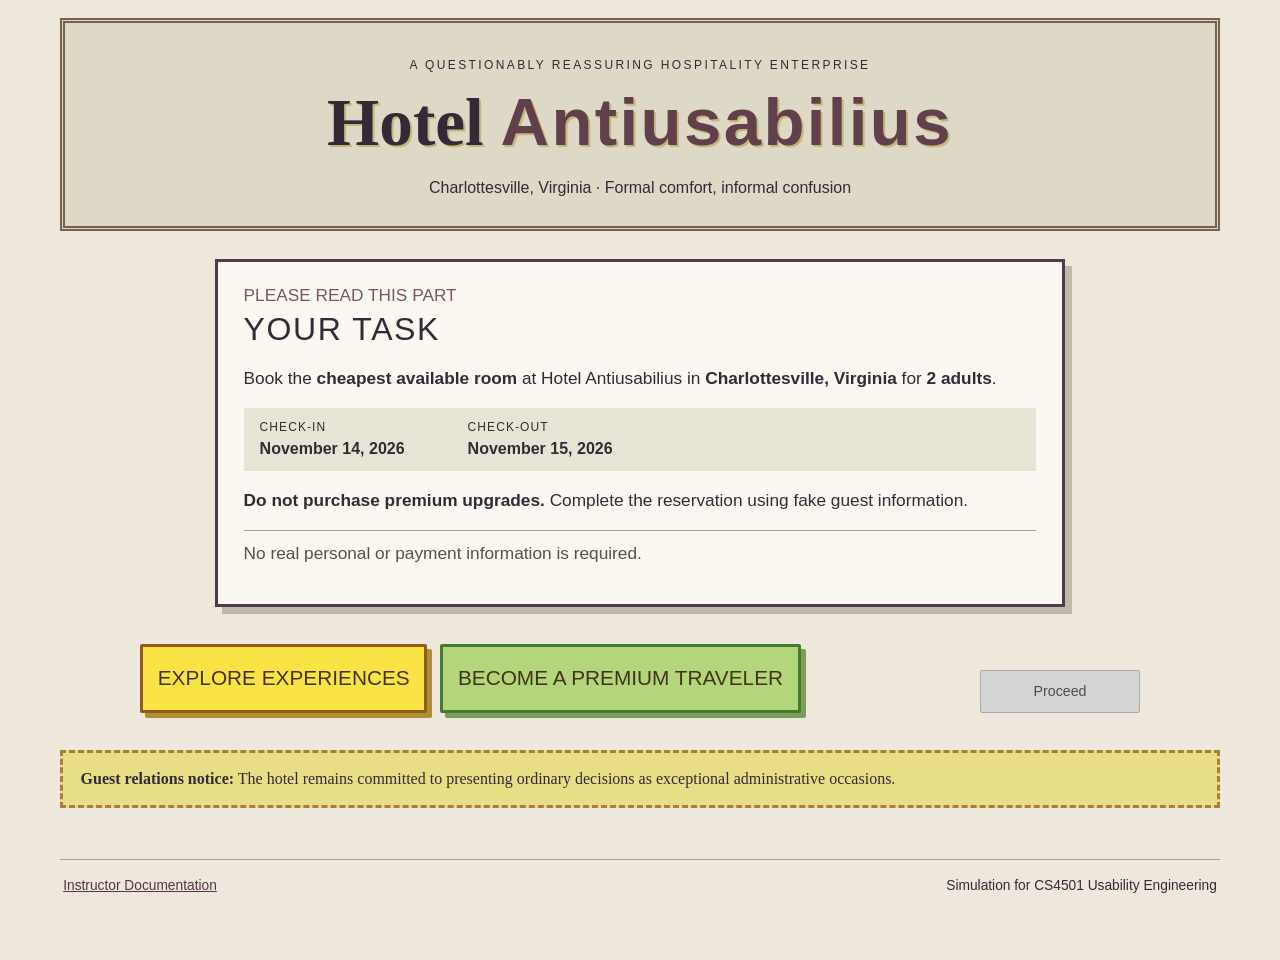
==== index.html @ 65bab240 "Build HW1 anti-UX website" ====
<!doctype html>
<html lang="en">
<head>
  <meta charset="utf-8">
  <meta name="viewport" content="width=device-width, initial-scale=1">
  <title>Hotel Antiusabilius | Begin</title>
  <link rel="stylesheet" href="./styles.css">
  <script src="./app.js" defer></script>
</head>
<body class="anti-page home-page" data-page="home">
  <main class="site-shell">
    <header class="hotel-header">
      <p class="eyebrow">A questionably reassuring hospitality enterprise</p>
      <h1 class="hotel-logo">Hotel <span>Antiusabilius</span></h1>
      <p>Charlottesville, Virginia · Formal comfort, informal confusion</p>
    </header>

    <section class="task-box" aria-labelledby="task-title">
      <p class="task-kicker">Please read this part</p>
      <h2 id="task-title">YOUR TASK</h2>
      <p>Book the <strong>cheapest available room</strong> at Hotel Antiusabilius in <strong>Charlottesville, Virginia</strong> for <strong>2 adults</strong>.</p>
      <dl class="task-facts">
        <div><dt>Check-in</dt><dd>November 14, 2026</dd></div>
        <div><dt>Check-out</dt><dd>November 15, 2026</dd></div>
      </dl>
      <p><strong>Do not purchase premium upgrades.</strong> Complete the reservation using fake guest information.</p>
      <p class="privacy-note">No real personal or payment information is required.</p>
    </section>

    <section class="home-distractions" aria-label="Available actions">
      <div class="home-decorative-actions">
        <button class="competing-cta" type="button" data-home-modal="experiences">Explore Experiences</button>
        <button class="competing-cta competing-cta-alt" type="button" data-home-modal="premium">Become a Premium Traveler</button>
      </div>
      <button id="begin-booking" class="secondary-looking-primary home-real-action" type="button">Proceed</button>
    </section>

    <aside class="irrelevant-highlight">
      <strong>Guest relations notice:</strong> The hotel remains committed to presenting ordinary decisions as exceptional administrative occasions.
    </aside>

    <footer class="site-footer">
      <a href="./documentation.html">Instructor Documentation</a>
      <span>Simulation for CS4501 Usability Engineering</span>
    </footer>
  </main>
</body>
</html>
---- styles.css ----
:root {
  --paper: #eee8dc;
  --washed: #d9d8c8;
  --washed-alt: #d7dacb;
  --dark: #342936;
  --warning: #a5151b;
  --green: #438a4b;
  --muted: #77736f;
  --promo: #ffe65a;
}

* { box-sizing: border-box; }
[hidden] { display: none !important; }
html { min-width: 320px; }
body { margin: 0; }
button, input, select { font: inherit; }
button { cursor: pointer; border: 1px solid #6d6565; border-radius: 2px; padding: .64rem .92rem; }
button:focus-visible, a:focus-visible, input:focus-visible, select:focus-visible, summary:focus-visible { outline: 3px solid #293bef; outline-offset: 3px; }
a { color: #553448; }
.anti-page { background: var(--paper); color: var(--dark); font-family: Arial, sans-serif; line-height: 1.45; min-height: 100vh; }
.site-shell { width: min(100% - 2.2rem, 1160px); margin: 0 auto; padding-bottom: 3rem; }
.hotel-header { background: #ded9c7; border: 5px double #78604f; margin-top: 1.15rem; padding: 1.35rem 2rem .65rem; text-align: center; }
.eyebrow { text-transform: uppercase; letter-spacing: .2em; font-size: .75rem; }
.hotel-logo { font-family: Georgia, serif; font-size: clamp(2.1rem, 6vw, 4.2rem); margin: .2rem 0; line-height: 1.08; text-shadow: 2px 2px #c4b878; }
.hotel-logo span { font-family: Impact, Arial, sans-serif; letter-spacing: .035em; color: #61404c; }
.interior-header { display: flex; align-items: end; justify-content: space-between; gap: 1rem; border-bottom: 4px double #756166; padding: 1.25rem .2rem .55rem; font-size: .78rem; color: #655d57; }
.hotel-mini { font: bold 1.24rem Georgia, serif; color: #593344; text-decoration: none; }
.hotel-mini:hover { text-decoration: underline; }
.decorative-text { font-family: "Comic Sans MS", cursive; font-size: 1.13rem; color: #7e425b; }
.important-but-boring { font-size: .86rem; color: #6f6962; max-width: 56rem; }
.irrelevant-highlight { background: #e7de86; border: 3px dashed #a97d3c; padding: .9rem 1.1rem; font-family: Georgia, serif; }
.tiny-policy { font-size: .73rem; color: #6f6b62; }
.secondary-looking-primary { background: #d4d4d4; color: #4f4b4b; border-color: #aaa; box-shadow: none; }
.secondary-looking-primary:hover { background: #c3c3c3; }
.green-cancel { background: var(--green); color: #fff; border-color: #24652e; font-weight: bold; box-shadow: 2px 3px #b5ad95; }
.green-cancel:hover { background: #33733b; }
.red-continue { background: var(--warning); color: #fff; border-color: #67111a; font-weight: bold; box-shadow: 2px 3px #b7a6a0; }
.red-continue:hover { background: #871016; }
.action-row { display: flex; align-items: center; gap: 1rem; margin: 1.8rem 0; }
.form-error { background: #fff6da; border-left: 5px solid #a5151b; color: #421f21; padding: .8rem 1rem; max-width: 43rem; }

/* The first page is unusually clear about the assignment, then misdirects the eye. */
.task-box { background: #faf8f0; border: 3px solid #4d3d4a; box-shadow: 7px 7px #c0b9aa; margin: 1.8rem auto; padding: 1.3rem 1.6rem; max-width: 850px; }
.task-box h2 { font: 2rem Impact, Arial, sans-serif; letter-spacing: .05em; margin: .2rem 0 .75rem; }
.task-kicker { font-size: .75rem; text-transform: uppercase; color: #7b565a; margin: 0; }
.task-box > p { font-size: 1.08rem; }
.task-facts { display: flex; gap: 2rem; flex-wrap: wrap; background: #e6e5d5; padding: .7rem 1rem; }
.task-facts div { min-width: 11rem; }
.task-facts dt { font-size: .75rem; text-transform: uppercase; letter-spacing: .09em; }
.task-facts dd { font-weight: bold; margin: 0; }
.privacy-note { border-top: 1px solid #aa9f92; padding-top: .6rem; color: #5b4c4d; }
.home-distractions { display: grid; grid-template-columns: minmax(0, 1fr) 10rem; gap: 2rem; align-items: end; margin: 2.3rem auto; max-width: 1000px; }
.home-decorative-actions { display: flex; gap: .8rem; flex-wrap: wrap; }
.competing-cta { background: #fae345; color: #453319; border: 3px solid #905b19; min-height: 4.3rem; font: 1.3rem Impact, Arial, sans-serif; text-transform: uppercase; box-shadow: 5px 5px #b18d35; }
.competing-cta-alt { background: #b4d67a; border-color: #477a30; box-shadow: 5px 5px #7b9e5a; }
.home-real-action { font-size: .89rem; }
.site-footer { display: flex; justify-content: space-between; gap: 1rem; margin-top: 3.2rem; border-top: 1px solid #a69c91; padding: 1rem .2rem; font-size: .86rem; }

/* Date selection deliberately takes five decisions. */
.uneven-title { display: flex; flex-direction: row-reverse; justify-content: space-between; align-items: end; gap: 1rem; }
.uneven-title h1 { font: 2.1rem Georgia, serif; margin-bottom: .4rem; }
.search-section { border: 1px solid #a9a49a; background: #f1eedf; margin: 1.4rem 0; padding: 1.2rem 1.4rem; }
.search-section h2 { font-family: Georgia, serif; font-size: 1.2rem; margin-top: 0; }
.search-section label, .picker-grid label { display: block; font-size: .91rem; font-weight: 600; margin-bottom: .35rem; }
.search-section select { background: #fdfcf8; border: 1px solid #706d67; color: #352e36; min-width: 14rem; max-width: 100%; min-height: 2.65rem; padding: .35rem .55rem; }
.search-section select:disabled { opacity: .6; cursor: not-allowed; }
.location-section { max-width: 45rem; }
.deep-picker { background: #dedfcf; }
.deep-picker .irrelevant-highlight { width: fit-content; margin-top: 0; }
.picker-intro { font-family: Georgia, serif; font-style: italic; }
.picker-grid { display: grid; grid-template-columns: repeat(3, minmax(0, 1fr)); gap: 1.1rem; }
.picker-grid > div { background: #eae6da; padding: .8rem; min-width: 0; }
.guest-count-section { max-width: 29rem; background: #e8e8dc; }
.search-actions { justify-content: space-between; }
.search-actions .green-cancel { padding: .9rem 1.35rem; font-size: 1.05rem; }

/* Results make advertising louder than the room data. */
.fake-ad { display: flex; align-items: center; justify-content: space-between; gap: 1rem; padding: .6rem max(1rem, calc((100vw - 1160px) / 2)); background: repeating-linear-gradient(115deg, #ffe354 0 22px, #fbcf57 22px 44px); border-top: 5px solid #e72c2c; border-bottom: 5px dotted #713a6a; color: #55291d; min-height: 6.5rem; }
.fake-ad > div { display: flex; flex-direction: column; align-items: start; }
.fake-ad small { font-size: .62rem; letter-spacing: .12em; }
.fake-ad strong { font: clamp(1.2rem, 3vw, 2rem) Impact, Arial, sans-serif; letter-spacing: .04em; }
.ad-star { font-size: 3.4rem; color: #d11522; text-shadow: 2px 2px #fff; }
.ad-sticker { background: #bd232f; color: white; padding: .55rem; transform: rotate(11deg); font: bold 1.3rem Impact, Arial, sans-serif; }
.ad-pricing-note { font-size: .76rem; background: #f8e49d; padding: .1rem .3rem; }
.promo-wall { margin: 1.2rem 0 1.7rem; background: #e6d6ab; border: 7px double #81616f; padding: .7rem 1.2rem; text-align: center; }
.promo-wall p { font: clamp(1.7rem, 4vw, 3.3rem) Impact, Arial, sans-serif; color: #9f161c; margin: .2rem; text-shadow: 2px 2px #f7e672; }
.promo-wall div { display: flex; justify-content: space-around; flex-wrap: wrap; gap: .4rem; font: bold clamp(.95rem, 2.2vw, 1.5rem) Georgia, serif; color: #3e693a; }
.muted-heading { font: 1.28rem Georgia, serif; color: #6c6570; margin-bottom: .2rem; }
.room-grid { display: grid; grid-template-columns: repeat(3, minmax(0, 1fr)); gap: .8rem; }
.room-card { min-width: 0; background: #e8e6d9; border: 1px solid #b2aea4; padding: .85rem; box-shadow: 2px 2px #ccc5b6; }
.room-card.applied-room { border-color: #7e6d67; box-shadow: 0 0 0 2px #a49b8b; }
.room-card-top { display: flex; align-items: center; justify-content: space-between; }
.room-status { display: inline-block; width: 2.4rem; height: 1.15rem; border: 1px solid #c4c9b9; }
.status-a { background: #d8dec8; }
.status-b { background: #d6d8c9; }
.status-c { background: #d9ddc8; }
.room-id { font: .75rem "Courier New", monospace; color: #74716e; }
.room-card h2 { font: 1.1rem Georgia, serif; color: #5d515d; margin: .9rem 0 .5rem; }
.price-pieces { margin: .7rem 0 1.2rem; font-size: .85rem; color: #676265; }
.price-pieces div { display: flex; justify-content: space-between; padding: .23rem .2rem; border-bottom: 1px dotted #bbb8ae; }
.price-pieces dd { margin: 0; font-family: "Courier New", monospace; }
.room-actions { display: grid; grid-template-columns: repeat(4, minmax(0, 1fr)); gap: .3rem; }
.room-actions button { min-width: 0; padding: .49rem .15rem; font-size: .73rem; background: #d8d4cc; color: #514b4e; }
.room-actions button:hover { background: #c9c4bc; }
.room-actions button.saved-action { border-color: #4d754b; background: #dce9d3; }
.room-actions .fake-primary { grid-column: span 2; font-size: .94rem; background: #f5dc45; border-color: #aa7820; color: #51321d; font-weight: bold; }
.room-actions .fake-primary:hover { background: #e7ca37; }
.room-actions .apply-button { grid-column: span 4; width: 40%; justify-self: end; background: #d4d4d4; color: #555; font-weight: normal; }
.room-code-box { margin: 1.5rem auto; padding: 1.2rem; max-width: 38rem; border: 5px double #7a6061; background: #fbf6d7; text-align: center; }
.room-code-box h2 { font: 1.1rem "Courier New", monospace; margin: 0; }
.code-value { font: bold 2.2rem "Courier New", monospace; letter-spacing: .12em; margin: .75rem 0; }
.room-code-box button { background: #d1d0c6; }
.selection-message { min-height: 1.2rem; font: .88rem Georgia, serif; color: #675d5b; }
.results-actions { justify-content: space-between; }
.results-actions button { font-size: 1.1rem; }

/* The checkbox truth remains deterministic even when the language does not. */
.configure-page h1 { font: 2.4rem Georgia, serif; margin: .3rem 0; }
.extras-list { display: grid; gap: .8rem; margin: 1.5rem 0; max-width: 850px; }
.extra-row { display: grid; grid-template-columns: 1fr auto; column-gap: 1rem; padding: 1rem 1.1rem; border: 2px solid #827c73; background: #e6e2d4; }
.extra-row.extra-off { border-left: 10px solid var(--green); }
.extra-row.extra-on { border-left: 10px solid var(--warning); background: #f1d8d3; }
.extra-row label { cursor: pointer; }
.confusing-label { display: block; font: bold 1.08rem Georgia, serif; }
.extra-name { display: block; font-size: .76rem; color: #77716d; margin-top: .15rem; }
.extra-row input { width: 1.5rem; height: 1.5rem; accent-color: var(--warning); cursor: pointer; }
.extra-row p { grid-column: 1 / -1; margin: .5rem 0 0; font-size: .78rem; color: #69615e; }
.configure-actions { justify-content: center; }
.configure-actions .green-cancel { font-size: 1.12rem; padding: .85rem 2.4rem; }
.configure-actions .red-continue { font-size: .92rem; }

/* A noisy policy surrounds usable form controls. */
.guest-page h1 { font: 2.3rem Georgia, serif; }
.fake-info-notice { background: #e2efdc; border: 2px solid #5a8056; padding: .75rem 1rem; font-weight: bold; }
.declaration-panel { max-width: 780px; margin: 1.3rem auto; padding: 1.2rem; border: 4px ridge #aa9b70; background: repeating-linear-gradient(45deg, #f1eddc 0 6px, #ebe2ca 6px 8px); }
.centered-reading { text-align: center; }
.declaration-panel h2 { font: bold 1.05rem "Courier New", monospace; letter-spacing: .07em; }
.declaration-panel p:nth-of-type(1) { font-family: Georgia, serif; font-size: .86rem; }
.declaration-cursive { font-family: "Comic Sans MS", cursive; color: #6e5260; }
.policy-section { margin: 2rem 0; }
.policy-section h2 { font: 1.4rem Georgia, serif; background: #d9d4b4; padding: .4rem .7rem; width: fit-content; }
.policy-copy { border: 1px dotted #a69e91; padding: .9rem 1.4rem; background: repeating-linear-gradient(90deg, #e6e4d6 0 17px, #e9e7d9 17px 18px); font-family: Georgia, serif; font-size: .82rem; line-height: 1.62; }
.policy-copy p { margin: .75rem 0 1.05rem; }
.policy-copy p:nth-child(2) { font-family: "Courier New", monospace; font-size: .77rem; }
.policy-copy p:nth-child(4) { font-family: "Comic Sans MS", cursive; font-size: .79rem; }
.guest-form { background: #f5f2e9; border: 2px solid #9a9083; padding: 1.2rem; }
.guest-form h2 { font: 1.25rem Georgia, serif; }
.field-grid { display: grid; grid-template-columns: repeat(2, minmax(0, 1fr)); gap: 1rem 1.3rem; }
.field label { display: block; font-weight: bold; margin-bottom: .3rem; }
.field input { width: 100%; min-height: 2.75rem; border: 1px solid #716e68; padding: .55rem; background: #fff; }
.field input[aria-invalid="true"] { border: 2px solid #ab1820; background: #fff4f1; }
.field-error { display: block; min-height: 1.2rem; color: #991820; }
.guest-actions { justify-content: space-between; }

/* Review obscures state while leaving recovery paths. */
.review-page h1 { font: 2.15rem Georgia, serif; }
.review-noise { display: flex; flex-direction: column; max-width: 700px; gap: .3rem; background: #e1d78e; border: 4px double #7a6947; padding: 1.2rem; text-align: center; font-family: Georgia, serif; }
.review-noise strong { font-family: Impact, Arial, sans-serif; font-size: 1.7rem; }
.booking-details { background: #e7e3d8; border: 1px solid #a8a095; max-width: 720px; margin: 2rem 0; padding: .8rem; color: #6d6662; }
.booking-details summary { cursor: pointer; font-size: .83rem; }
.booking-details dl { display: grid; grid-template-columns: minmax(7rem, .4fr) 1fr; gap: .45rem .8rem; padding: .5rem; }
.booking-details dt { font-weight: bold; }
.booking-details dd { margin: 0; }
.recall-box { max-width: 660px; border: 3px solid #bdb8a8; background: #f6f3e9; padding: 1.4rem; }
.recall-box label { display: block; font: 1.03rem Georgia, serif; margin-bottom: .75rem; }
.recall-box input { min-height: 2.8rem; width: min(100%, 23rem); padding: .55rem; border: 1px solid #645e5c; }
.review-error { max-width: 700px; }
.review-error p { margin: 0 0 .55rem; }
.review-actions { justify-content: flex-start; gap: 3rem; }
.review-actions .green-cancel { padding: .85rem 1.5rem; font-size: 1.05rem; }

/* Success and instructor documentation intentionally restore clarity. */
.confirmation-page { min-height: 100vh; background: #edf1e8; color: #202a20; font: 1rem/1.5 Arial, sans-serif; display: grid; place-items: center; padding: 1rem; }
.confirmation-card { width: min(100%, 650px); background: #fff; padding: clamp(1.3rem, 4vw, 2.6rem); border: 2px solid #9ab09b; box-shadow: 0 9px 24px #71836d35; }
.confirmation-card h1 { font-size: clamp(2rem, 5vw, 3rem); margin: .2rem 0 .6rem; color: #286231; }
.confirmation-subtitle { font-family: Georgia, serif; }
.confirmation-number { background: #e4f3e7; border-left: 5px solid #438a4b; padding: .7rem 1rem; display: flex; flex-direction: column; margin: 1.5rem 0; }
.confirmation-number span { font-size: .82rem; }
.confirmation-number strong { font: bold 1.5rem "Courier New", monospace; }
.confirmation-details div { display: flex; gap: 1rem; padding: .45rem 0; border-bottom: 1px solid #ddd; }
.confirmation-details dt { min-width: 5rem; font-weight: bold; }
.confirmation-details dd { margin: 0; }
.confirmation-actions { display: flex; flex-wrap: wrap; gap: .8rem; margin-top: 1.6rem; }
.doc-link-button, .confirmation-actions button { display: inline-block; padding: .7rem 1rem; border: 1px solid #336a3b; border-radius: 2px; background: #438a4b; color: #fff; text-decoration: none; }
.confirmation-actions button { background: #e8ece8; color: #2a4c2e; }

.documentation-page { background: #f7f7f7; color: #222; font: 16px/1.5 Arial, sans-serif; }
.documentation-shell { width: min(100% - 2rem, 1250px); margin: auto; padding: 2rem 0 4rem; }
.documentation-header { border-bottom: 3px solid #334d60; padding-bottom: 1.2rem; }
.documentation-header h1 { font-size: clamp(1.8rem, 4vw, 2.5rem); line-height: 1.2; margin: .3rem 0 .7rem; }
.doc-kicker { color: #40596b; font-weight: bold; letter-spacing: .12em; text-transform: uppercase; font-size: .78rem; }
.documentation-page a { color: #195c91; }
.doc-intro { background: #fff; border-left: 5px solid #426b88; margin: 1.5rem 0 2.2rem; padding: .8rem 1.4rem; }
.doc-intro h2 { margin: .2rem 0; }
.doc-main-heading { font-size: clamp(1.5rem, 3vw, 2rem); margin: 2rem 0 1rem; }
.documentation-table-wrap { overflow-x: auto; border: 1px solid #ccc; background: white; }
.documentation-table { width: 100%; min-width: 1050px; border-collapse: collapse; font-size: .92rem; }
.documentation-table th, .documentation-table td { text-align: left; vertical-align: top; padding: .8rem; border-bottom: 1px solid #d7dce0; }
.documentation-table thead th { background: #dce7ee; color: #263e50; position: sticky; top: 0; }
.documentation-table tbody tr:nth-child(even) { background: #f1f5f7; }
.documentation-table tbody th { width: 3rem; }
.documentation-table td:nth-child(2) { min-width: 12rem; }
.documentation-table td:nth-child(3) { min-width: 10rem; }
.documentation-table td:nth-child(4) { min-width: 7rem; }
.documentation-table td:nth-child(5), .documentation-table td:nth-child(6) { min-width: 15rem; }
.doc-cheatsheet { margin-top: 2.2rem; background: white; padding: 1.4rem 1.8rem; border: 1px solid #cbd2d7; }
.doc-cheatsheet h2 { margin-top: 0; }
.doc-cheatsheet li { padding: .15rem 0; }
.doc-calculations { border-left: 4px solid #7999a8; padding-left: 1rem; }
.doc-calculations p { margin: .35rem 0; }

.anti-modal { width: min(100% - 2rem, 470px); border: 4px double #654d5f; background: #f5eddb; color: #352c36; padding: 1.2rem; box-shadow: 0 15px 45px #241a1d80; }
.anti-modal::backdrop { background: #271d29a8; }
.anti-modal h2 { margin-top: 0; font-family: Georgia, serif; }
.anti-modal p { overflow-wrap: anywhere; }
.modal-controls { display: flex; justify-content: flex-end; gap: .65rem; flex-wrap: wrap; margin-top: 1.3rem; }

@media (max-width: 900px) {
  .room-grid { grid-template-columns: 1fr; }
  .room-card { max-width: 650px; width: 100%; }
  .room-actions { grid-template-columns: repeat(4, minmax(0, 1fr)); }
  .picker-grid { grid-template-columns: repeat(2, minmax(0, 1fr)); }
}
@media (max-width: 620px) {
  .site-shell { width: min(100% - 1rem, 1160px); }
  .interior-header, .uneven-title, .site-footer { display: block; }
  .home-distractions { grid-template-columns: 1fr; gap: 1rem; }
  .home-real-action { justify-self: start; }
  .picker-grid, .field-grid { grid-template-columns: 1fr; }
  .fake-ad { gap: .4rem; }
  .ad-star { font-size: 2rem; }
  .ad-sticker { display: none; }
  .search-section select { width: 100%; }
  .action-row { flex-wrap: wrap; }
  .search-actions, .results-actions, .guest-actions { justify-content: space-between; }
  .review-actions { gap: 1rem; }
  .booking-details dl { grid-template-columns: 1fr; }
  .booking-details dd { margin-bottom: .45rem; }
}
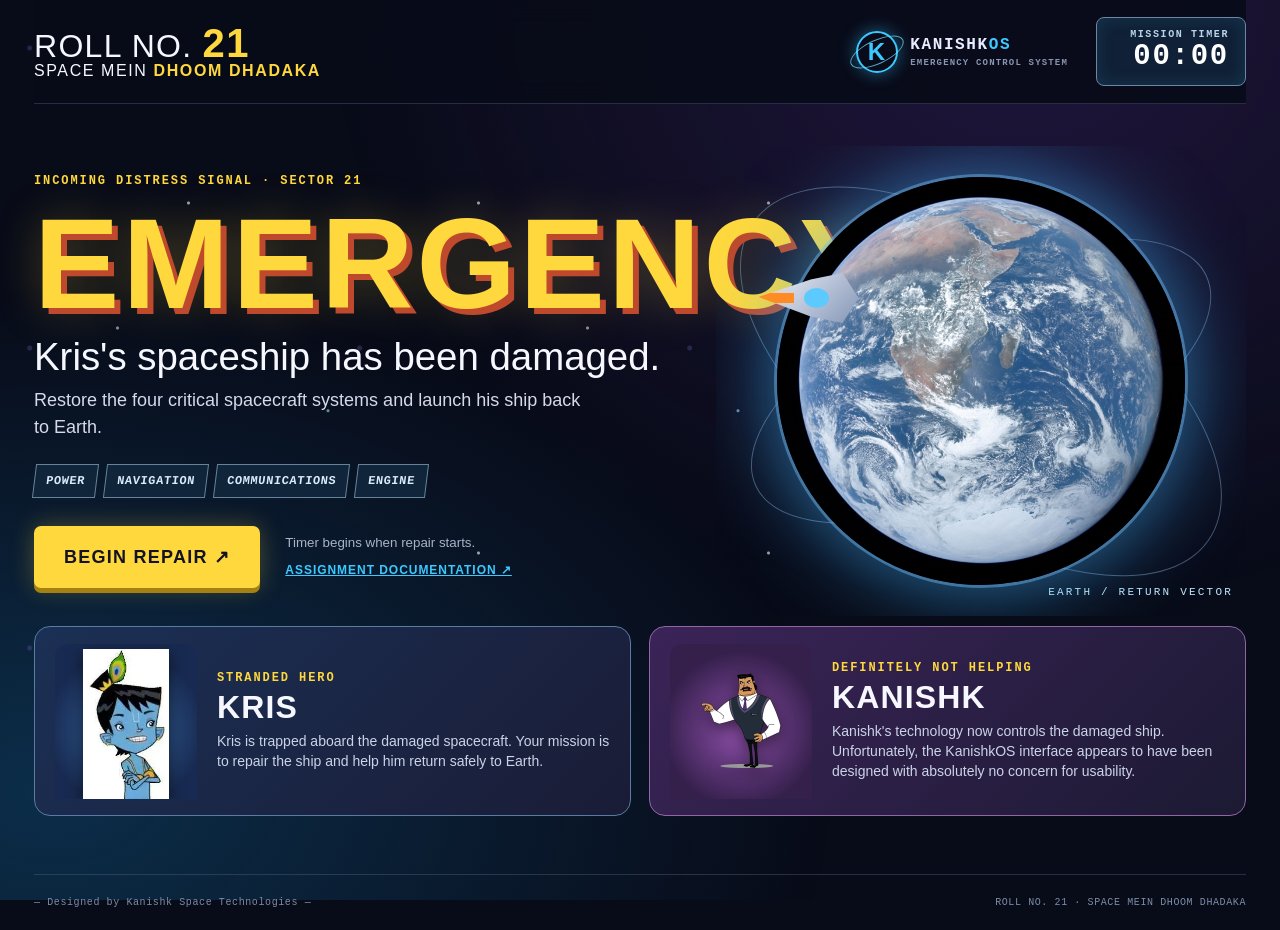
==== commit 32e9e481: "new application" ====
--- a/index.html
+++ b/index.html
@@ -3,46 +3,78 @@
 <head>
   <meta charset="utf-8">
   <meta name="viewport" content="width=device-width, initial-scale=1">
-  <title>Hotel Antiusabilius | Begin</title>
-  <link rel="stylesheet" href="./styles.css">
-  <script src="./app.js" defer></script>
+  <meta name="theme-color" content="#080b18">
+  <title>Roll No. 21: Space Mein Dhoom Dhadaka | KanishkOS</title>
+  <link rel="stylesheet" href="styles.css">
+  <script src="app.js?v=3" defer></script>
 </head>
-<body class="anti-page home-page" data-page="home">
-  <main class="site-shell">
-    <header class="hotel-header">
-      <p class="eyebrow">A questionably reassuring hospitality enterprise</p>
-      <h1 class="hotel-logo">Hotel <span>Antiusabilius</span></h1>
-      <p>Charlottesville, Virginia · Formal comfort, informal confusion</p>
+<body>
+  <div class="site-shell">
+    <header class="site-header">
+      <div class="brand">
+        <span class="brand-roll">ROLL NO. <strong>21</strong></span>
+        <span class="brand-title">SPACE MEIN <b>DHOOM DHADAKA</b></span>
+      </div>
+      <div class="os-brand"><span class="orbit-logo" aria-hidden="true">K</span><span>KANISHK<span class="os-blue">OS</span><small>EMERGENCY CONTROL SYSTEM</small></span></div>
+      <div class="timer" aria-live="off"><span>MISSION TIMER</span><strong id="timer-display">00:00</strong></div>
     </header>
 
-    <section class="task-box" aria-labelledby="task-title">
-      <p class="task-kicker">Please read this part</p>
-      <h2 id="task-title">YOUR TASK</h2>
-      <p>Book the <strong>cheapest available room</strong> at Hotel Antiusabilius in <strong>Charlottesville, Virginia</strong> for <strong>2 adults</strong>.</p>
-      <dl class="task-facts">
-        <div><dt>Check-in</dt><dd>November 14, 2026</dd></div>
-        <div><dt>Check-out</dt><dd>November 15, 2026</dd></div>
-      </dl>
-      <p><strong>Do not purchase premium upgrades.</strong> Complete the reservation using fake guest information.</p>
-      <p class="privacy-note">No real personal or payment information is required.</p>
-    </section>
+    <main>
+      <section id="intro-screen" class="screen intro-screen" aria-labelledby="intro-title">
+        <div class="intro-grid">
+          <div class="intro-copy">
+            <p class="eyebrow warning-text">INCOMING DISTRESS SIGNAL · SECTOR 21</p>
+            <h1 id="intro-title">EMERGENCY<span class="bang">!</span></h1>
+            <p class="intro-lede">Kris's spaceship has been damaged.</p>
+            <p class="intro-description">Restore the four critical spacecraft systems and launch his ship back to Earth.</p>
+            <div class="system-names" aria-label="Systems to restore"><span>POWER</span><span>NAVIGATION</span><span>COMMUNICATIONS</span><span>ENGINE</span></div>
+            <div class="intro-actions"><button type="button" id="begin-repair" class="button button-primary button-huge">BEGIN REPAIR <span aria-hidden="true">↗</span></button><div><small>Timer begins when repair starts.</small><a href="documentation.html" target="_blank" rel="noopener">ASSIGNMENT DOCUMENTATION ↗</a></div></div>
+          </div>
+          <div class="intro-art" aria-hidden="true"><div class="orbit orbit-one"></div><div class="orbit orbit-two"></div><img src="assets/earth.jpg" alt=""><div class="ship-shape"><span></span></div><div class="art-label">EARTH / RETURN VECTOR</div></div>
+        </div>
+        <div class="character-row">
+          <article class="character-card kris-card"><div class="portrait"><img src="assets/kris.webp" alt="Kris from Roll No. 21"></div><div><p class="eyebrow">STRANDED HERO</p><h2>KRIS</h2><p>Kris is trapped aboard the damaged spacecraft. Your mission is to repair the ship and help him return safely to Earth.</p></div></article>
+          <article class="character-card kanishk-card"><div class="portrait"><img src="assets/kanishk.webp" alt="Kanishk from Roll No. 21"></div><div><p class="eyebrow">DEFINITELY NOT HELPING</p><h2>KANISHK</h2><p>Kanishk's technology now controls the damaged ship. Unfortunately, the KanishkOS interface appears to have been designed with absolutely no concern for usability.</p></div></article>
+        </div>
+      </section>
 
-    <section class="home-distractions" aria-label="Available actions">
-      <div class="home-decorative-actions">
-        <button class="competing-cta" type="button" data-home-modal="experiences">Explore Experiences</button>
-        <button class="competing-cta competing-cta-alt" type="button" data-home-modal="premium">Become a Premium Traveler</button>
-      </div>
-      <button id="begin-booking" class="secondary-looking-primary home-real-action" type="button">Proceed</button>
-    </section>
+      <section id="power-screen" class="screen subsystem" hidden aria-labelledby="power-title">
+        <div class="screen-top"><div><p class="eyebrow">SYSTEM 01 / CORE OPERATIONS</p><h1 id="power-title">REACTOR POWER RESTORATION</h1></div><div class="speech">“Can we please get the power back?” <b>— KRIS</b></div></div>
+        <nav class="system-nav" aria-label="Subsystem navigation"><button type="button" class="current" data-screen="power-screen" aria-current="page">POWER</button><button type="button" data-screen="navigation-screen">NAVIGATION</button><button type="button" data-screen="communications-screen">COMMS</button><button type="button" data-screen="engine-screen">ENGINE</button></nav>
+        <div class="utility-row"><button type="button" class="utility-button" data-help="power">? KANISHKOS HELP</button><button type="button" class="utility-button launch-control">LAUNCH CONTROL ↗</button></div>
+        <div class="dashboard-grid power-grid">
+          <div class="stack"><article class="panel reactor-panel"><div class="panel-heading"><span>CORE CAPACITY</span><span>RX-21 / NOMINAL</span></div><div class="capacity"><span>TOTAL REACTOR CAPACITY</span><strong>100 <small>UNITS</small></strong></div><div class="reactor-rings" aria-hidden="true"><span></span><span></span><i></i></div><p class="fine-print">Allocate all uncommitted reactor capacity to the Propulsion Reserve.</p><div class="allocation-list"><h3>CURRENT REQUIRED ALLOCATIONS</h3><div><span>LIFE SUPPORT</span><b>31 UNITS</b></div><div><span>NAVIGATION</span><b>18 UNITS</b></div><div><span>COMMUNICATIONS</span><b>16 UNITS</b></div></div></article><article class="promo"><span class="promo-tag">EXCLUSIVE // OPTIONAL</span><h2>KANISHKOS <em>PREMIUM</em><br>PROPULSION™</h2><p>Because basic survival is not enough.</p><button type="button" class="button button-promo upgrade-button">UPGRADE NOW ↗</button></article></div>
+          <div class="stack"><article class="panel"><div class="panel-heading"><span>ENERGY CONFIGURATION MATRIX</span><span>08 CONTROL CHANNELS</span></div><div class="control-grid"><label class="control important-control">PROPULSION RESERVE ALLOCATION <span>UNIT ENTRY</span><input id="power-allocation" type="number" min="0" max="100" inputmode="numeric" placeholder="--"></label><label class="control">AUXILIARY CORE BIAS <output for="aux-bias" id="aux-bias-output">43%</output><input id="aux-bias" type="range" min="0" max="100" value="43" data-output="aux-bias-output" data-suffix="%"></label><label class="control">REACTOR HARMONIC OFFSET <output for="harmonic" id="harmonic-output">12 Hz</output><input id="harmonic" type="range" min="0" max="30" value="12" data-output="harmonic-output" data-suffix=" Hz"></label><label class="control">SHIELD RESERVE PREFERENCE <span id="shield-readout">BALANCED</span><select id="shield-reserve"><option>BALANCED</option><option>PRIORITY</option><option>STANDBY</option></select></label><label class="control">THERMAL DELTA OVERRIDE <output for="thermal-delta" id="thermal-output">+2.4K</output><input id="thermal-delta" type="range" min="0" max="50" value="24" data-output="thermal-output" data-thermal="true"></label><label class="control">SECONDARY FLUX COUPLER <span id="flux-readout">MODE B</span><select id="flux-coupler"><option>MODE B</option><option>MODE A</option><option>MODE C</option></select></label><label class="control">EMERGENCY BUS SCALING <output for="bus-scaling" id="bus-output">62%</output><input id="bus-scaling" type="range" min="0" max="100" value="62" data-output="bus-output" data-suffix="%"></label><label class="control">MAIN GRID COMPENSATION <span id="grid-readout">AUTO</span><select id="grid-compensation"><option>AUTO</option><option>MANUAL</option><option>OFF</option></select></label></div><button type="button" id="resolve-power" class="button button-secondary full">RESOLVE ENERGY CONFIGURATION</button><p id="power-message" class="local-message" role="status"></p></article><article class="panel status-panel"><div class="status-display" id="power-status"><span class="status-light"></span><strong>REACTOR INACTIVE</strong></div><button type="button" id="shutdown-core" class="button button-shutdown" hidden>SHUT DOWN CORE</button></article></div>
+        </div>
+      </section>
 
-    <aside class="irrelevant-highlight">
-      <strong>Guest relations notice:</strong> The hotel remains committed to presenting ordinary decisions as exceptional administrative occasions.
-    </aside>
+      <section id="navigation-screen" class="screen subsystem" hidden aria-labelledby="navigation-title">
+        <div class="screen-top"><div><p class="eyebrow">ASTROGRAPHY / REGISTRY ACCESS</p><h1 id="navigation-title">CELESTIAL DESTINATION REGISTRY</h1></div><div class="speech">“Earth. We are trying to go to Earth.” <b>— KRIS</b></div></div>
+        <nav class="system-nav" aria-label="Subsystem navigation"><button type="button" data-screen="communications-screen">SIGNAL</button><button type="button" class="current" data-screen="navigation-screen" aria-current="page">ROUTE</button><button type="button" data-screen="engine-screen">DRIVE</button><button type="button" data-screen="power-screen">REACTOR</button></nav>
+        <div class="utility-row"><button type="button" class="utility-button" data-help="navigation">? KANISHKOS HELP</button><button type="button" class="utility-button launch-control">LAUNCH CONTROL ↗</button></div>
+        <div class="dashboard-grid navigation-grid"><div class="stack"><div class="star-map panel"><div class="map-top"><span>OBSERVATION ARRAY // 004-A</span><span>LIVE CELESTIAL VIEW</span></div><div class="map-orbit orbit-a"></div><div class="map-orbit orbit-b"></div><div class="map-orbit orbit-c"></div><div class="map-sun"></div><div class="map-planet planet-a"></div><div class="map-planet planet-b"></div><div class="map-planet planet-c"></div><img src="assets/earth.jpg" alt="Earth in the destination star map"><div class="map-caption">SOL SYSTEM / REFERENCE IMAGING</div><p class="map-instruction">Destination registry levels must be resolved before a transit vector is applied.</p></div><article class="promo"><span class="promo-tag">FEATURED EXPEDITION</span><h2>EXPLORE SATURN WITH <em>KANISHKOS PREMIUM™</em></h2><p>The rings are complimentary. The directions are not.</p><button type="button" class="button button-promo upgrade-button">UPGRADE NOW ↗</button></article></div><div class="stack"><article class="panel registry-panel"><div class="panel-heading"><span>DESTINATION TREE</span><span>REGISTRY 21-B</span></div><p class="fine-print">Resolve each registry level to expose the next designation.</p><div class="registry-fields"><label>01 / GALACTIC REGISTRY<select id="galaxy"><option value="">CHOOSE REGISTRY</option><option>Andromeda</option><option>Triangulum</option><option>Milky Way</option><option>Sombrero</option><option>Archived Region</option></select></label><label id="region-wrap" hidden>02 / LOCAL REGION<select id="region"><option value="">CHOOSE REGION</option><option>Perseus Arm</option><option>Orion Spur</option><option>Sagittarius Arm</option><option>Galactic Core</option><option>Outer Archive</option></select></label><label id="stellar-wrap" hidden>03 / STELLAR SYSTEM<select id="stellar"><option value="">CHOOSE SYSTEM</option><option>Alpha Centauri</option><option>Sirius</option><option>Sol</option><option>Vega</option><option>Proxima Registry</option></select></label><label id="classification-wrap" hidden>04 / PLANETARY CLASSIFICATION<select id="classification"><option value="">CHOOSE CLASS</option><option>Gas Giants</option><option>Outer Objects</option><option>Terrestrial Worlds</option><option>Satellite Registry</option><option>Debris Zones</option></select></label><fieldset id="destination-wrap" hidden><legend>05 / DESTINATION</legend><div class="destination-options" id="destination-options"><button type="button" data-destination="Mars">Mars</button><button type="button" data-destination="Luna">Luna</button><button type="button" data-destination="Mercury">Mercury</button><button type="button" data-destination="Venus">Venus</button><button type="button" data-destination="Earth">Earth</button><button type="button" data-destination="Orbital Platform">Orbital Platform</button><button type="button" data-destination="Asteroid Relay">Asteroid Relay</button></div></fieldset></div><button type="button" id="apply-vector" class="button button-secondary full">APPLY VECTOR</button><p id="navigation-message" class="local-message" role="status"></p></article><article class="panel status-panel"><div class="status-display" id="navigation-status"><span class="status-light"></span><strong>VECTOR NOT LOCKED</strong></div></article></div></div>
+      </section>
 
-    <footer class="site-footer">
-      <a href="./documentation.html">Instructor Documentation</a>
-      <span>Simulation for CS4501 Usability Engineering</span>
-    </footer>
-  </main>
+      <section id="communications-screen" class="screen subsystem" hidden aria-labelledby="communications-title">
+        <div class="screen-top"><div><p class="eyebrow">SIGNAL SERVICES / CHANNEL 21</p><h1 id="communications-title">EARTH RELAY COMMUNICATION ARRAY</h1></div><div class="speech">“Why can't this thing just show the code again?” <b>— KRIS</b></div></div>
+        <nav class="system-nav" aria-label="Subsystem navigation"><button type="button" data-screen="engine-screen">PROPULSION</button><button type="button" data-screen="power-screen">POWER</button><button type="button" class="current" data-screen="communications-screen" aria-current="page">COMMUNICATIONS</button><button type="button" data-screen="navigation-screen">DESTINATION</button></nav>
+        <div class="utility-row"><button type="button" class="utility-button" data-help="communications">? KANISHKOS HELP</button><button type="button" class="utility-button launch-control">LAUNCH CONTROL ↗</button></div>
+        <div class="dashboard-grid communications-grid"><div class="stack"><article class="panel signal-visual"><div class="panel-heading"><span>LONG-RANGE UPLINK</span><span>EARTH / K21</span></div><div class="signal-rings"><span></span><span></span><span></span><img src="assets/earth.jpg" alt="Earth signal target"></div><div class="signal-lines" aria-hidden="true"></div><p class="signal-caption">CARRIER FREQUENCY // 21.4187 THz</p></article><article class="promo"><span class="promo-tag">COMMUNICATIONS ENHANCEMENT</span><h2>KANISHKOS <em>HYPERSIGNAL+</em></h2><p>Why communicate normally?</p><button type="button" class="button button-promo upgrade-button">UPGRADE NOW ↗</button></article></div><div class="stack"><article class="panel comm-panel"><div class="panel-heading"><span>RELAY SERVICE</span><span>AUTHORIZATION REQUIRED</span></div><div id="comm-code-stage" class="comm-stage"><p class="fine-print">This identifier will be required to establish the Earth transmission.</p><div class="code-card"><span>EARTH RELAY ACQUIRED</span><small>SECURE RELAY IDENTIFIER</small><strong>K21-4187-X</strong></div><button type="button" id="proceed-transmitter" class="button button-secondary full">PROCEED TO TRANSMITTER</button></div><div id="comm-transmitter-stage" class="comm-stage" hidden><h2>TRANSMITTER AUTHENTICATION</h2><p class="fine-print noisy-instruction">Insert the acquired identifier into the secure carrier authentication field.</p><label class="field-label" for="relay-identifier">RELAY IDENTIFIER</label><input id="relay-identifier" type="text" autocomplete="off" spellcheck="false" placeholder="K21-####-X — UPPERCASE FORMAT"><button type="button" id="establish-relay" class="button button-secondary full">ESTABLISH RELAY</button><button type="button" id="reacquire-relay" class="text-button">REACQUIRE RELAY ↶</button></div><p id="communications-message" class="local-message" role="status"></p></article><article class="panel status-panel"><div class="status-display" id="communications-status"><span class="status-light"></span><strong>EARTH LINK INACTIVE</strong></div></article></div></div>
+      </section>
+
+      <section id="engine-screen" class="screen subsystem" hidden aria-labelledby="engine-title">
+        <div class="screen-top"><div><p class="eyebrow">DEPARTURE SYSTEMS / RESTRICTED</p><h1 id="engine-title">PROPULSIVE DEPARTURE SUBSYSTEM</h1></div><div class="speech">“I have absolutely no idea what ‘gravitic stabilization’ means.” <b>— KRIS</b></div></div>
+        <nav class="system-nav" aria-label="Subsystem navigation"><button type="button" data-screen="navigation-screen">NAV</button><button type="button" class="current" data-screen="engine-screen" aria-current="page">ENGINE CONTROL</button><button type="button" data-screen="power-screen">CORE</button><button type="button" data-screen="communications-screen">RADIO</button></nav>
+        <div class="utility-row"><button type="button" class="utility-button" data-help="engine">? KANISHKOS HELP</button><button type="button" class="utility-button launch-control">LAUNCH CONTROL ↗</button></div>
+        <p class="engine-lede">Initiate auxiliary gravitic propulsion stabilization prior to heliocentric trajectory reconciliation.</p>
+        <div class="dashboard-grid engine-grid"><div class="stack"><article class="panel engine-settings"><div class="panel-heading"><span>PHASE INTERLOCK CONFIGURATION</span><span>G-PROP / 07</span></div><label class="field-label" for="engine-mode">OPERATING MODE</label><select id="engine-mode"><option>MVR-2</option><option>PRE-ACTIVE</option><option>SAFE-BURN</option><option>AUXILIARY</option><option>TRANSIT</option><option>STANDBY+</option></select><label class="field-label" for="thermal-bypass">THERMAL BYPASS</label><select id="thermal-bypass"><option>ON</option><option>OFF</option></select><div class="engine-switches"><label><input type="checkbox" id="field-sync"> FIELD SYNCHRONIZER</label><label><input type="checkbox" id="aux-dampener"> AUXILIARY DAMPENER</label><label><input type="checkbox" id="burn-permission"> PRIMARY BURN PERMISSION</label><label><input type="checkbox" id="safety-suppression"> SAFETY SUPPRESSION</label></div><p class="fake-readout" id="engine-switch-readout">FIELD ARRAY / PASSIVE</p></article><article class="panel engine-reference"><div class="panel-heading"><span>ENGINE OPERATING REFERENCE</span><span>DOC G-7</span></div><p>Prior to terminal propulsion execution, the primary thermal bypass channel must remain non-active while the Safe-Burn profile is engaged. Propulsive departure authorization may occur only after preliminary priming and armature resolution have completed.</p><p>Transit vector reconciliation requires stabilized gravitic field harmonics and valid phase interlock telemetry.</p></article></div><div class="stack"><article class="panel action-panel"><div class="panel-heading"><span>TECHNICAL ACTION ARRAY</span><span>MANUAL INPUT</span></div><div class="action-grid"><button type="button" data-engine-action="calibrate">CALIBRATE</button><button type="button" data-engine-action="prime">PRIME</button><button type="button" data-engine-action="synchronize">SYNCHRONIZE</button><button type="button" data-engine-action="diagnostic">DIAGNOSTIC</button><button type="button" data-engine-action="purge">PURGE</button><button type="button" data-engine-action="arm">ARM</button><button type="button" data-engine-action="bypass">BYPASS</button><button type="button" data-engine-action="execute">EXECUTE</button></div><p id="engine-message" class="local-message" role="status"></p></article><article class="panel status-panel"><div class="status-display" id="engine-status"><span class="status-light"></span><strong>PROPULSION INACTIVE</strong></div><button type="button" id="engine-shutdown" class="button button-shutdown" hidden>SAFE SHUTDOWN</button></article><article class="promo"><span class="promo-tag">UNLOCK GREATER THRUST</span><h2>PREMIUM <em>DEPARTURE</em> PACKAGE</h2><p>Survival has never looked so expensive.</p><button type="button" class="button button-promo upgrade-button">UPGRADE NOW ↗</button></article></div></div>
+      </section>
+
+      <section id="launch-screen" class="screen end-screen" hidden aria-labelledby="launch-title"><div class="end-art"><img src="assets/earth.jpg" alt="Earth, the destination for Kris's ship"><div class="ship-shape"><span></span></div></div><div class="end-content"><p class="eyebrow">KANISHKOS / RETURN AUTHORIZATION</p><h1 id="launch-title">ALL CRITICAL SYSTEMS RESPONDING</h1><p class="end-lede">KRIS'S SHIP IS READY TO RETURN TO EARTH</p><div class="ready-list"><span>POWER — ACTIVE</span><span>NAVIGATION — EARTH LOCKED</span><span>COMMUNICATIONS — CONNECTED</span><span>ENGINE — ACTIVE</span></div><button type="button" id="launch-to-earth" class="button button-primary button-huge">LAUNCH TO EARTH ↗</button></div></section>
+      <section id="success-screen" class="screen end-screen success-screen" hidden aria-labelledby="success-title"><div class="end-art"><img src="assets/earth.jpg" alt="Earth viewed from space"><div class="ship-shape"><span></span></div></div><div class="end-content"><p class="eyebrow">RETURN TRAJECTORY CONFIRMED</p><h1 id="success-title">MISSION COMPLETE!</h1><p class="end-lede">KRIS IS ON HIS WAY BACK TO EARTH.</p><div class="final-timer"><span>RESTORATION TIME</span><strong id="final-time">00:00</strong></div><div class="ready-list"><span>POWER RESTORED</span><span>EARTH ROUTE LOCKED</span><span>COMMUNICATION ESTABLISHED</span><span>ENGINE OPERATIONAL</span></div><p class="success-quip">“KanishkOS would like to remind you that confusion is a premium feature.”</p><button type="button" id="retry-mission" class="button button-primary button-huge">RETRY MISSION ↺</button><a class="doc-link" href="documentation.html" target="_blank" rel="noopener">VIEW ASSIGNMENT DOCUMENTATION ↗</a></div></section>
+    </main>
+    <footer class="site-footer"><span>— Designed by Kanishk Space Technologies —</span><span>ROLL NO. 21 · SPACE MEIN DHOOM DHADAKA</span></footer>
+  </div>
+  <div id="modal" class="modal-backdrop" hidden><div class="modal-dialog" role="dialog" aria-modal="true" aria-labelledby="modal-title" aria-describedby="modal-body"><button type="button" id="modal-close" class="modal-close" aria-label="Close dialog">×</button><span class="eyebrow">KANISHKOS MESSAGE</span><h2 id="modal-title"></h2><p id="modal-body"></p><button type="button" id="modal-dismiss" class="button button-secondary">ACKNOWLEDGE</button></div></div>
 </body>
 </html>
--- a/styles.css
+++ b/styles.css
@@ -1,239 +1,41 @@
-:root {
-  --paper: #eee8dc;
-  --washed: #d9d8c8;
-  --washed-alt: #d7dacb;
-  --dark: #342936;
-  --warning: #a5151b;
-  --green: #438a4b;
-  --muted: #77736f;
-  --promo: #ffe65a;
-}
+/* Base */
+:root{--space-black:#080b18;--space-navy:#10152b;--panel-purple:#271d46;--electric-blue:#3cc9ff;--comic-yellow:#ffd83d;--active-red:#e33b3b;--shutdown-green:#35b965;--panel-gray:#9da4b3;--muted-gray:#737a8c;--line:#34415f;--white:#f7f8ff}
+*{box-sizing:border-box}html{scroll-behavior:smooth}body{margin:0;background:#080b18;color:var(--white);font-family:Arial,Helvetica,sans-serif}body:before{content:"";position:fixed;inset:0;pointer-events:none;z-index:-1;background:radial-gradient(circle at 9% 16%,#615ba755 0 2px,transparent 3px),radial-gradient(circle at 80% 11%,#9fdaff99 0 1px,transparent 2px),radial-gradient(circle at 65% 58%,#fff9 0 1px,transparent 2px),radial-gradient(circle at 25% 82%,#fff8 0 1px,transparent 2px),radial-gradient(ellipse at 80% 0,#37205e88,transparent 48%),radial-gradient(ellipse at 4% 88%,#104d7688,transparent 45%);background-size:330px 300px,410px 370px,290px 350px,470px 400px,100% 100%,100% 100%}button,input,select{font:inherit}button{cursor:pointer}button:focus-visible,a:focus-visible,input:focus-visible,select:focus-visible{outline:3px solid var(--comic-yellow);outline-offset:3px}a{color:var(--electric-blue)}[hidden]{display:none!important}.site-shell{max-width:1440px;margin:auto;min-height:100vh;padding:0 34px;display:flex;flex-direction:column}main{flex:1}.screen{padding:32px 0 58px}.eyebrow,.panel-heading,.field-label,.utility-button,.system-nav,.site-footer,.fine-print,.local-message,.timer,.control,.registry-fields,.promo-tag{font-family:"Courier New",monospace}.eyebrow{margin:0 0 11px;color:var(--electric-blue);font-size:12px;font-weight:800;letter-spacing:.16em}.warning-text{color:var(--comic-yellow)}h1,h2,h3,p{margin-top:0}h1{font-family:Impact,"Arial Black",sans-serif;letter-spacing:.025em;font-weight:900;line-height:1.02}h2{font-family:Impact,"Arial Black",sans-serif;letter-spacing:.035em}.button{border:0;border-radius:7px;padding:14px 22px;font-weight:900;letter-spacing:.07em;transition:transform .15s,box-shadow .2s}.button:hover{transform:translateY(-2px)}.button-primary{color:#141321;background:var(--comic-yellow);box-shadow:0 5px 0 #a58114,0 0 24px #ffd83d44}.button-secondary{color:#d9e4f9;background:#293a58;border:1px solid #7891bd;box-shadow:0 3px 0 #11192b}.button-secondary:hover{background:#344a6d}.button-huge{padding:20px 30px;font-size:18px}.full{width:100%;margin-top:20px}.button-shutdown{background:var(--shutdown-green);color:#091910;padding:10px 16px;font-size:12px}.text-button{border:0;background:none;padding:12px 0;color:var(--electric-blue);text-decoration:underline;font-weight:700}.local-message{min-height:2.2em;margin:17px 0 0;color:#a7b4c8;font-size:12px;font-weight:800;line-height:1.5;letter-spacing:.04em}.local-message.positive{color:#ffb2b2}
 
-* { box-sizing: border-box; }
-[hidden] { display: none !important; }
-html { min-width: 320px; }
-body { margin: 0; }
-button, input, select { font: inherit; }
-button { cursor: pointer; border: 1px solid #6d6565; border-radius: 2px; padding: .64rem .92rem; }
-button:focus-visible, a:focus-visible, input:focus-visible, select:focus-visible, summary:focus-visible { outline: 3px solid #293bef; outline-offset: 3px; }
-a { color: #553448; }
-.anti-page { background: var(--paper); color: var(--dark); font-family: Arial, sans-serif; line-height: 1.45; min-height: 100vh; }
-.site-shell { width: min(100% - 2.2rem, 1160px); margin: 0 auto; padding-bottom: 3rem; }
-.hotel-header { background: #ded9c7; border: 5px double #78604f; margin-top: 1.15rem; padding: 1.35rem 2rem .65rem; text-align: center; }
-.eyebrow { text-transform: uppercase; letter-spacing: .2em; font-size: .75rem; }
-.hotel-logo { font-family: Georgia, serif; font-size: clamp(2.1rem, 6vw, 4.2rem); margin: .2rem 0; line-height: 1.08; text-shadow: 2px 2px #c4b878; }
-.hotel-logo span { font-family: Impact, Arial, sans-serif; letter-spacing: .035em; color: #61404c; }
-.interior-header { display: flex; align-items: end; justify-content: space-between; gap: 1rem; border-bottom: 4px double #756166; padding: 1.25rem .2rem .55rem; font-size: .78rem; color: #655d57; }
-.hotel-mini { font: bold 1.24rem Georgia, serif; color: #593344; text-decoration: none; }
-.hotel-mini:hover { text-decoration: underline; }
-.decorative-text { font-family: "Comic Sans MS", cursive; font-size: 1.13rem; color: #7e425b; }
-.important-but-boring { font-size: .86rem; color: #6f6962; max-width: 56rem; }
-.irrelevant-highlight { background: #e7de86; border: 3px dashed #a97d3c; padding: .9rem 1.1rem; font-family: Georgia, serif; }
-.tiny-policy { font-size: .73rem; color: #6f6b62; }
-.secondary-looking-primary { background: #d4d4d4; color: #4f4b4b; border-color: #aaa; box-shadow: none; }
-.secondary-looking-primary:hover { background: #c3c3c3; }
-.green-cancel { background: var(--green); color: #fff; border-color: #24652e; font-weight: bold; box-shadow: 2px 3px #b5ad95; }
-.green-cancel:hover { background: #33733b; }
-.red-continue { background: var(--warning); color: #fff; border-color: #67111a; font-weight: bold; box-shadow: 2px 3px #b7a6a0; }
-.red-continue:hover { background: #871016; }
-.action-row { display: flex; align-items: center; gap: 1rem; margin: 1.8rem 0; }
-.form-error { background: #fff6da; border-left: 5px solid #a5151b; color: #421f21; padding: .8rem 1rem; max-width: 43rem; }
+/* KanishkOS Header */
+.site-header{position:sticky;top:0;z-index:10;display:flex;align-items:center;gap:28px;min-height:104px;border-bottom:1px solid #64709855;background:#080b18ed;backdrop-filter:blur(12px)}.brand{display:flex;flex-direction:column;flex:1}.brand-roll{font-family:Impact,"Arial Black",sans-serif;font-size:32px;line-height:.95;letter-spacing:.04em}.brand-roll strong{color:var(--comic-yellow);font-size:40px}.brand-title{font-family:Impact,"Arial Black",sans-serif;letter-spacing:.1em;font-size:16px}.brand-title b{color:var(--comic-yellow)}.os-brand{display:flex;align-items:center;gap:12px;color:#e7ecff;font-family:"Courier New",monospace;font-weight:900;letter-spacing:.1em;font-size:16px}.os-brand small{display:block;color:#8896b1;font-size:9px;letter-spacing:.13em;margin-top:4px}.os-blue{color:var(--electric-blue)}.orbit-logo{height:42px;width:42px;border:2px solid var(--electric-blue);border-radius:50%;display:grid;place-items:center;color:var(--electric-blue);font-family:Impact,sans-serif;font-size:24px;position:relative;box-shadow:0 0 17px #3cc9ff77}.orbit-logo:after{content:"";position:absolute;inset:7px -10px;border:1px solid #73ddffbb;border-radius:50%;transform:rotate(-25deg)}
 
-/* The first page is unusually clear about the assignment, then misdirects the eye. */
-.task-box { background: #faf8f0; border: 3px solid #4d3d4a; box-shadow: 7px 7px #c0b9aa; margin: 1.8rem auto; padding: 1.3rem 1.6rem; max-width: 850px; }
-.task-box h2 { font: 2rem Impact, Arial, sans-serif; letter-spacing: .05em; margin: .2rem 0 .75rem; }
-.task-kicker { font-size: .75rem; text-transform: uppercase; color: #7b565a; margin: 0; }
-.task-box > p { font-size: 1.08rem; }
-.task-facts { display: flex; gap: 2rem; flex-wrap: wrap; background: #e6e5d5; padding: .7rem 1rem; }
-.task-facts div { min-width: 11rem; }
-.task-facts dt { font-size: .75rem; text-transform: uppercase; letter-spacing: .09em; }
-.task-facts dd { font-weight: bold; margin: 0; }
-.privacy-note { border-top: 1px solid #aa9f92; padding-top: .6rem; color: #5b4c4d; }
-.home-distractions { display: grid; grid-template-columns: minmax(0, 1fr) 10rem; gap: 2rem; align-items: end; margin: 2.3rem auto; max-width: 1000px; }
-.home-decorative-actions { display: flex; gap: .8rem; flex-wrap: wrap; }
-.competing-cta { background: #fae345; color: #453319; border: 3px solid #905b19; min-height: 4.3rem; font: 1.3rem Impact, Arial, sans-serif; text-transform: uppercase; box-shadow: 5px 5px #b18d35; }
-.competing-cta-alt { background: #b4d67a; border-color: #477a30; box-shadow: 5px 5px #7b9e5a; }
-.home-real-action { font-size: .89rem; }
-.site-footer { display: flex; justify-content: space-between; gap: 1rem; margin-top: 3.2rem; border-top: 1px solid #a69c91; padding: 1rem .2rem; font-size: .86rem; }
+/* Timer */
+.timer{margin-left:auto;text-align:right;min-width:150px;padding:11px 16px;border:1px solid #6d87a2;background:#102036;border-radius:8px;box-shadow:inset 0 0 17px #3cc9ff22}.timer span{display:block;color:#b9d5e9;font-size:10px;font-weight:900;letter-spacing:.16em}.timer strong{display:block;color:#fff;font-size:29px;line-height:1.15;letter-spacing:.06em;font-variant-numeric:tabular-nums}
 
-/* Date selection deliberately takes five decisions. */
-.uneven-title { display: flex; flex-direction: row-reverse; justify-content: space-between; align-items: end; gap: 1rem; }
-.uneven-title h1 { font: 2.1rem Georgia, serif; margin-bottom: .4rem; }
-.search-section { border: 1px solid #a9a49a; background: #f1eedf; margin: 1.4rem 0; padding: 1.2rem 1.4rem; }
-.search-section h2 { font-family: Georgia, serif; font-size: 1.2rem; margin-top: 0; }
-.search-section label, .picker-grid label { display: block; font-size: .91rem; font-weight: 600; margin-bottom: .35rem; }
-.search-section select { background: #fdfcf8; border: 1px solid #706d67; color: #352e36; min-width: 14rem; max-width: 100%; min-height: 2.65rem; padding: .35rem .55rem; }
-.search-section select:disabled { opacity: .6; cursor: not-allowed; }
-.location-section { max-width: 45rem; }
-.deep-picker { background: #dedfcf; }
-.deep-picker .irrelevant-highlight { width: fit-content; margin-top: 0; }
-.picker-intro { font-family: Georgia, serif; font-style: italic; }
-.picker-grid { display: grid; grid-template-columns: repeat(3, minmax(0, 1fr)); gap: 1.1rem; }
-.picker-grid > div { background: #eae6da; padding: .8rem; min-width: 0; }
-.guest-count-section { max-width: 29rem; background: #e8e8dc; }
-.search-actions { justify-content: space-between; }
-.search-actions .green-cancel { padding: .9rem 1.35rem; font-size: 1.05rem; }
+/* Intro */
+.intro-screen{padding-top:42px}.intro-grid{display:grid;grid-template-columns:minmax(0,1fr) minmax(330px,.8fr);gap:20px;align-items:center;min-height:455px}.intro-copy{position:relative;z-index:1;padding:25px 0}.intro-copy h1{font-size:clamp(68px,10vw,138px);margin:0;color:var(--comic-yellow);text-shadow:6px 6px 0 #bf492c,0 0 45px #ffd83d44}.bang{color:#ff5a4b}.intro-lede{font-family:Impact,"Arial Black",sans-serif;font-size:clamp(25px,3vw,42px);margin:5px 0 8px}.intro-description{max-width:550px;color:#d5d9ea;font-size:18px;line-height:1.5}.system-names{display:flex;flex-wrap:wrap;gap:8px;margin:23px 0 28px}.system-names span{border:1px solid #66839a;background:#10243a;color:#d9ecfc;padding:9px 11px;font-family:"Courier New",monospace;font-size:12px;font-weight:900;letter-spacing:.05em;transform:skew(-7deg)}.intro-actions{display:flex;align-items:center;gap:25px}.intro-actions small{display:block;color:#a9b2c8;margin-bottom:10px}.intro-actions a{font-size:12px;letter-spacing:.08em;font-weight:800}.intro-art{position:relative;min-height:470px;display:grid;place-items:center;overflow:hidden}.intro-art:before{content:"";position:absolute;width:94%;aspect-ratio:1;background:radial-gradient(circle,#4e76ab33 0 30%,transparent 70%);border-radius:50%}.intro-art img{width:min(77%,460px);aspect-ratio:1;object-fit:cover;border-radius:50%;box-shadow:0 0 0 3px #72b7ed77,0 0 85px #38b8ff99;z-index:1}.orbit{position:absolute;border:1px solid #7c9abf88;border-radius:50%;transform:rotate(-25deg)}.orbit-one{width:94%;height:45%}.orbit-two{width:105%;height:58%;transform:rotate(35deg)}.ship-shape{position:absolute;z-index:2;left:8%;top:27%;width:100px;height:50px;background:linear-gradient(135deg,#f5f7ff,#8496b5);clip-path:polygon(0 48%,52% 13%,84% 0,100% 50%,84% 100%,52% 87%);filter:drop-shadow(0 0 15px #fff)}.ship-shape:after{content:"";position:absolute;inset:15px 30px 15px 45px;background:#5dcaff;border-radius:50%}.ship-shape span{position:absolute;left:0;top:20px;width:35px;height:10px;background:#ff8b24;box-shadow:-18px 0 17px #ff7a16}.art-label{position:absolute;bottom:18px;right:13px;color:#bfe8ff;font-family:"Courier New",monospace;font-size:11px;letter-spacing:.2em}.character-row{display:grid;grid-template-columns:1fr 1fr;gap:18px;margin-top:10px}.character-card{display:grid;grid-template-columns:142px 1fr;gap:20px;min-height:190px;align-items:center;background:linear-gradient(135deg,#1b3055,#1a1c36);border:1px solid #5a7ba4;border-radius:16px;padding:16px 20px;overflow:hidden}.kanishk-card{background:linear-gradient(135deg,#3b2458,#1c1a33);border-color:#9365a7}.portrait{height:155px;align-self:end;display:flex;justify-content:center;align-items:end;border-radius:12px 12px 0 0;background:radial-gradient(circle at 50% 55%,#3970ad,#182a51 70%);overflow:hidden}.kanishk-card .portrait{background:radial-gradient(circle at 50% 55%,#9151ae,#35204c 70%)}.portrait img{max-height:150px;max-width:100%;object-fit:contain;filter:drop-shadow(0 5px 8px #0008)}.character-card .eyebrow{margin-bottom:4px;color:#ffd83d}.character-card h2{font-size:32px;margin:0 0 5px}.character-card p:last-child{color:#cbd3e8;line-height:1.45;font-size:14px;margin:0}
 
-/* Results make advertising louder than the room data. */
-.fake-ad { display: flex; align-items: center; justify-content: space-between; gap: 1rem; padding: .6rem max(1rem, calc((100vw - 1160px) / 2)); background: repeating-linear-gradient(115deg, #ffe354 0 22px, #fbcf57 22px 44px); border-top: 5px solid #e72c2c; border-bottom: 5px dotted #713a6a; color: #55291d; min-height: 6.5rem; }
-.fake-ad > div { display: flex; flex-direction: column; align-items: start; }
-.fake-ad small { font-size: .62rem; letter-spacing: .12em; }
-.fake-ad strong { font: clamp(1.2rem, 3vw, 2rem) Impact, Arial, sans-serif; letter-spacing: .04em; }
-.ad-star { font-size: 3.4rem; color: #d11522; text-shadow: 2px 2px #fff; }
-.ad-sticker { background: #bd232f; color: white; padding: .55rem; transform: rotate(11deg); font: bold 1.3rem Impact, Arial, sans-serif; }
-.ad-pricing-note { font-size: .76rem; background: #f8e49d; padding: .1rem .3rem; }
-.promo-wall { margin: 1.2rem 0 1.7rem; background: #e6d6ab; border: 7px double #81616f; padding: .7rem 1.2rem; text-align: center; }
-.promo-wall p { font: clamp(1.7rem, 4vw, 3.3rem) Impact, Arial, sans-serif; color: #9f161c; margin: .2rem; text-shadow: 2px 2px #f7e672; }
-.promo-wall div { display: flex; justify-content: space-around; flex-wrap: wrap; gap: .4rem; font: bold clamp(.95rem, 2.2vw, 1.5rem) Georgia, serif; color: #3e693a; }
-.muted-heading { font: 1.28rem Georgia, serif; color: #6c6570; margin-bottom: .2rem; }
-.room-grid { display: grid; grid-template-columns: repeat(3, minmax(0, 1fr)); gap: .8rem; }
-.room-card { min-width: 0; background: #e8e6d9; border: 1px solid #b2aea4; padding: .85rem; box-shadow: 2px 2px #ccc5b6; }
-.room-card.applied-room { border-color: #7e6d67; box-shadow: 0 0 0 2px #a49b8b; }
-.room-card-top { display: flex; align-items: center; justify-content: space-between; }
-.room-status { display: inline-block; width: 2.4rem; height: 1.15rem; border: 1px solid #c4c9b9; }
-.status-a { background: #d8dec8; }
-.status-b { background: #d6d8c9; }
-.status-c { background: #d9ddc8; }
-.room-id { font: .75rem "Courier New", monospace; color: #74716e; }
-.room-card h2 { font: 1.1rem Georgia, serif; color: #5d515d; margin: .9rem 0 .5rem; }
-.price-pieces { margin: .7rem 0 1.2rem; font-size: .85rem; color: #676265; }
-.price-pieces div { display: flex; justify-content: space-between; padding: .23rem .2rem; border-bottom: 1px dotted #bbb8ae; }
-.price-pieces dd { margin: 0; font-family: "Courier New", monospace; }
-.room-actions { display: grid; grid-template-columns: repeat(4, minmax(0, 1fr)); gap: .3rem; }
-.room-actions button { min-width: 0; padding: .49rem .15rem; font-size: .73rem; background: #d8d4cc; color: #514b4e; }
-.room-actions button:hover { background: #c9c4bc; }
-.room-actions button.saved-action { border-color: #4d754b; background: #dce9d3; }
-.room-actions .fake-primary { grid-column: span 2; font-size: .94rem; background: #f5dc45; border-color: #aa7820; color: #51321d; font-weight: bold; }
-.room-actions .fake-primary:hover { background: #e7ca37; }
-.room-actions .apply-button { grid-column: span 4; width: 40%; justify-self: end; background: #d4d4d4; color: #555; font-weight: normal; }
-.room-code-box { margin: 1.5rem auto; padding: 1.2rem; max-width: 38rem; border: 5px double #7a6061; background: #fbf6d7; text-align: center; }
-.room-code-box h2 { font: 1.1rem "Courier New", monospace; margin: 0; }
-.code-value { font: bold 2.2rem "Courier New", monospace; letter-spacing: .12em; margin: .75rem 0; }
-.room-code-box button { background: #d1d0c6; }
-.selection-message { min-height: 1.2rem; font: .88rem Georgia, serif; color: #675d5b; }
-.results-actions { justify-content: space-between; }
-.results-actions button { font-size: 1.1rem; }
+/* Navigation */
+.screen-top{display:flex;justify-content:space-between;align-items:end;gap:30px;margin:8px 0 23px}.screen-top h1{font-size:clamp(34px,4.2vw,59px);margin:0}.speech{max-width:275px;padding:12px 16px;background:#f2f1f8;color:#16203b;border-radius:13px 13px 13px 2px;box-shadow:5px 5px 0 var(--electric-blue);font-family:"Comic Sans MS",Arial,sans-serif;font-size:13px;line-height:1.35;transform:rotate(2deg)}.speech b{display:block;margin-top:5px;text-align:right;font:800 10px "Courier New",monospace}.system-nav{display:flex;flex-wrap:wrap;border:1px solid #5b6a90;background:#172039;padding:5px;gap:5px;border-radius:9px}.system-nav button{flex:1;min-width:120px;border:0;border-bottom:2px solid transparent;background:transparent;color:#c1cee4;padding:14px 10px;font-size:12px;font-weight:900;letter-spacing:.07em}.system-nav button:hover{background:#2b3a56}.system-nav button.current{color:#fff;border-color:var(--electric-blue);background:#24314c}.utility-row{display:flex;justify-content:space-between;margin:12px 0 20px}.utility-button{background:none;border:1px solid #596884;color:#aab9d3;border-radius:5px;padding:8px 11px;font-size:11px;font-weight:900}.utility-button:hover{color:#fff;border-color:var(--electric-blue)}.dashboard-grid{display:grid;grid-template-columns:minmax(0,.95fr) minmax(0,1.05fr);gap:20px}.stack{display:flex;flex-direction:column;gap:20px;min-width:0}.panel{border:1px solid #60739b;background:linear-gradient(145deg,#1b2743ed,#171d34f5);border-radius:13px;padding:22px;box-shadow:inset 0 1px #ffffff22,0 10px 30px #0005;overflow:hidden}.panel-heading{display:flex;justify-content:space-between;gap:12px;align-items:center;color:#b7c9e6;font-size:10px;letter-spacing:.12em;font-weight:900;border-bottom:1px solid #5d729055;padding-bottom:12px;margin-bottom:20px}.panel-heading span:last-child{color:#687c9f;text-align:right}.fine-print{color:#9ca9bd;font-size:12px;line-height:1.55;letter-spacing:.02em}.status-panel{display:flex;justify-content:space-between;align-items:center;gap:15px;min-height:83px;background:#111d33}.status-display{display:flex;align-items:center;gap:13px;font:900 15px "Courier New",monospace;letter-spacing:.07em;color:#98a5bb}.status-light{width:17px;height:17px;flex:none;border-radius:50%;background:#596276;box-shadow:0 0 0 5px #59627622}.status-display.active{color:#ffb4b4}.status-display.active .status-light{background:var(--active-red);box-shadow:0 0 0 5px #e33b3b33,0 0 18px #ff5151}
 
-/* The checkbox truth remains deterministic even when the language does not. */
-.configure-page h1 { font: 2.4rem Georgia, serif; margin: .3rem 0; }
-.extras-list { display: grid; gap: .8rem; margin: 1.5rem 0; max-width: 850px; }
-.extra-row { display: grid; grid-template-columns: 1fr auto; column-gap: 1rem; padding: 1rem 1.1rem; border: 2px solid #827c73; background: #e6e2d4; }
-.extra-row.extra-off { border-left: 10px solid var(--green); }
-.extra-row.extra-on { border-left: 10px solid var(--warning); background: #f1d8d3; }
-.extra-row label { cursor: pointer; }
-.confusing-label { display: block; font: bold 1.08rem Georgia, serif; }
-.extra-name { display: block; font-size: .76rem; color: #77716d; margin-top: .15rem; }
-.extra-row input { width: 1.5rem; height: 1.5rem; accent-color: var(--warning); cursor: pointer; }
-.extra-row p { grid-column: 1 / -1; margin: .5rem 0 0; font-size: .78rem; color: #69615e; }
-.configure-actions { justify-content: center; }
-.configure-actions .green-cancel { font-size: 1.12rem; padding: .85rem 2.4rem; }
-.configure-actions .red-continue { font-size: .92rem; }
+/* Power */
+.reactor-panel{position:relative;min-height:550px}.capacity{display:flex;flex-direction:column;align-items:center;text-align:center;position:relative;z-index:1}.capacity span{font:800 12px "Courier New",monospace;color:#b9c7dd;letter-spacing:.1em}.capacity strong{font:900 64px Impact,sans-serif;color:var(--electric-blue);line-height:1.1;text-shadow:0 0 25px #3cc9ff88}.capacity small{font:900 18px "Courier New",monospace}.reactor-rings{height:175px;display:grid;place-items:center;position:relative}.reactor-rings span{position:absolute;border:2px dashed #3696cc99;border-radius:50%;width:155px;height:155px;transform:rotate(18deg)}.reactor-rings span:nth-child(2){width:120px;height:120px;border-style:solid;border-color:#49d4ff;box-shadow:0 0 20px #3cc9ff66}.reactor-rings i{width:62px;height:62px;background:radial-gradient(circle,#d9ffff,#3dc7ff 65%,#102b66);border-radius:50%;box-shadow:0 0 30px #3cc9ff}.allocation-list{margin-top:25px;background:#0e182d;border:1px solid #405c80;border-radius:8px;padding:17px}.allocation-list h3{font:800 11px "Courier New",monospace;color:#a7b9d6;letter-spacing:.07em}.allocation-list div{display:flex;justify-content:space-between;gap:10px;border-bottom:1px dashed #52617a;padding:11px 0;font:12px "Courier New",monospace}.allocation-list div:last-child{border-bottom:0}.allocation-list b{color:#e9f4ff}.control-grid{display:grid;grid-template-columns:1fr 1fr;gap:11px}.control{display:flex;flex-direction:column;justify-content:space-between;min-height:112px;background:#101b33;border:1px solid #4b6083;border-radius:8px;padding:13px;color:#c3d2e9;font-size:11px;font-weight:900;line-height:1.3;letter-spacing:.04em}.control span,.control output{color:#6dd8ff;font-size:11px;margin:6px 0}.control input[type=number],.control select{margin-top:9px}.control input[type=range]{width:100%;accent-color:#40cafa;margin:13px 0 2px}.control.important-control{border-color:#7699bd}.control input,.control select,.registry-fields select,.engine-settings select,#relay-identifier{width:100%;border:1px solid #7187a8;background:#091327;color:#eef6ff;border-radius:5px;padding:10px;min-height:39px}.control input::placeholder,#relay-identifier::placeholder{color:#8390a4}
 
-/* A noisy policy surrounds usable form controls. */
-.guest-page h1 { font: 2.3rem Georgia, serif; }
-.fake-info-notice { background: #e2efdc; border: 2px solid #5a8056; padding: .75rem 1rem; font-weight: bold; }
-.declaration-panel { max-width: 780px; margin: 1.3rem auto; padding: 1.2rem; border: 4px ridge #aa9b70; background: repeating-linear-gradient(45deg, #f1eddc 0 6px, #ebe2ca 6px 8px); }
-.centered-reading { text-align: center; }
-.declaration-panel h2 { font: bold 1.05rem "Courier New", monospace; letter-spacing: .07em; }
-.declaration-panel p:nth-of-type(1) { font-family: Georgia, serif; font-size: .86rem; }
-.declaration-cursive { font-family: "Comic Sans MS", cursive; color: #6e5260; }
-.policy-section { margin: 2rem 0; }
-.policy-section h2 { font: 1.4rem Georgia, serif; background: #d9d4b4; padding: .4rem .7rem; width: fit-content; }
-.policy-copy { border: 1px dotted #a69e91; padding: .9rem 1.4rem; background: repeating-linear-gradient(90deg, #e6e4d6 0 17px, #e9e7d9 17px 18px); font-family: Georgia, serif; font-size: .82rem; line-height: 1.62; }
-.policy-copy p { margin: .75rem 0 1.05rem; }
-.policy-copy p:nth-child(2) { font-family: "Courier New", monospace; font-size: .77rem; }
-.policy-copy p:nth-child(4) { font-family: "Comic Sans MS", cursive; font-size: .79rem; }
-.guest-form { background: #f5f2e9; border: 2px solid #9a9083; padding: 1.2rem; }
-.guest-form h2 { font: 1.25rem Georgia, serif; }
-.field-grid { display: grid; grid-template-columns: repeat(2, minmax(0, 1fr)); gap: 1rem 1.3rem; }
-.field label { display: block; font-weight: bold; margin-bottom: .3rem; }
-.field input { width: 100%; min-height: 2.75rem; border: 1px solid #716e68; padding: .55rem; background: #fff; }
-.field input[aria-invalid="true"] { border: 2px solid #ab1820; background: #fff4f1; }
-.field-error { display: block; min-height: 1.2rem; color: #991820; }
-.guest-actions { justify-content: space-between; }
+/* Anti-UX Utilities */
+.promo{border:3px solid var(--comic-yellow);border-radius:13px;padding:20px;background:linear-gradient(115deg,#563a00,#a45b0b 55%,#523c0a);box-shadow:0 0 21px #ffd83d77,inset 0 0 30px #ffe75a33;animation:promoPulse 4s ease-in-out infinite}.promo-tag{background:#fff0a2;color:#392800;padding:4px 8px;font-size:10px;font-weight:900}.promo h2{font-size:clamp(29px,3vw,43px);line-height:.98;color:#fff;margin:15px 0 9px;text-shadow:3px 3px 0 #6a3004}.promo h2 em{font-style:normal;color:var(--comic-yellow)}.promo p{font-size:13px;font-weight:700;color:#fff4c5}.button-promo{background:var(--comic-yellow);color:#302200;box-shadow:0 4px 0 #714e00;font-size:15px}.promo:hover{box-shadow:0 0 30px #ffd83d99,inset 0 0 30px #ffe75a33}@keyframes promoPulse{50%{box-shadow:0 0 30px #ffd83daa,inset 0 0 30px #ffe75a33}}@media(prefers-reduced-motion:reduce){.promo{animation:none}}
 
-/* Review obscures state while leaving recovery paths. */
-.review-page h1 { font: 2.15rem Georgia, serif; }
-.review-noise { display: flex; flex-direction: column; max-width: 700px; gap: .3rem; background: #e1d78e; border: 4px double #7a6947; padding: 1.2rem; text-align: center; font-family: Georgia, serif; }
-.review-noise strong { font-family: Impact, Arial, sans-serif; font-size: 1.7rem; }
-.booking-details { background: #e7e3d8; border: 1px solid #a8a095; max-width: 720px; margin: 2rem 0; padding: .8rem; color: #6d6662; }
-.booking-details summary { cursor: pointer; font-size: .83rem; }
-.booking-details dl { display: grid; grid-template-columns: minmax(7rem, .4fr) 1fr; gap: .45rem .8rem; padding: .5rem; }
-.booking-details dt { font-weight: bold; }
-.booking-details dd { margin: 0; }
-.recall-box { max-width: 660px; border: 3px solid #bdb8a8; background: #f6f3e9; padding: 1.4rem; }
-.recall-box label { display: block; font: 1.03rem Georgia, serif; margin-bottom: .75rem; }
-.recall-box input { min-height: 2.8rem; width: min(100%, 23rem); padding: .55rem; border: 1px solid #645e5c; }
-.review-error { max-width: 700px; }
-.review-error p { margin: 0 0 .55rem; }
-.review-actions { justify-content: flex-start; gap: 3rem; }
-.review-actions .green-cancel { padding: .85rem 1.5rem; font-size: 1.05rem; }
+/* Navigation System */
+.navigation-grid{grid-template-columns:minmax(0,1.25fr) minmax(325px,.75fr)}.star-map{position:relative;min-height:530px;background:radial-gradient(circle at 48% 42%,#3a294d77,transparent 37%),radial-gradient(circle at 66% 20%,#36529355,transparent 38%),repeating-linear-gradient(0deg,transparent 0 39px,#8bcbff14 40px),repeating-linear-gradient(90deg,transparent 0 39px,#8bcbff14 40px),#071529;overflow:hidden}.star-map:before,.engine-reference:before,.signal-visual:before{content:"";position:absolute;inset:0;pointer-events:none;background-image:radial-gradient(#fff9 1px,transparent 2px),radial-gradient(#61cfff88 1px,transparent 2px);background-size:57px 61px,91px 87px;opacity:.65}.map-top,.map-caption{position:relative;z-index:2;font:900 10px "Courier New",monospace;color:#a9d9f5;letter-spacing:.1em;display:flex;justify-content:space-between}.map-orbit{position:absolute;border:1px solid #85b9d566;border-radius:50%;left:50%;top:48%;transform:translate(-50%,-50%) rotate(-20deg)}.orbit-a{width:32%;height:22%}.orbit-b{width:60%;height:42%}.orbit-c{width:90%;height:66%}.map-sun{position:absolute;left:47%;top:43%;width:47px;height:47px;background:#ffdf78;border-radius:50%;box-shadow:0 0 30px #ffb723,0 0 80px #ffb723}.map-planet{position:absolute;border-radius:50%;box-shadow:0 0 15px currentColor}.planet-a{left:31%;top:43%;width:16px;height:16px;background:#ed7d54;color:#ed7d54}.planet-b{left:65%;top:30%;width:21px;height:21px;background:#b7a3da;color:#b7a3da}.planet-c{left:70%;top:64%;width:28px;height:28px;background:#e3b989;color:#e3b989}.star-map img{position:absolute;width:55px;height:55px;object-fit:cover;border-radius:50%;left:19%;top:61%;box-shadow:0 0 15px #3cc9ff}.map-caption{position:absolute;left:22px;bottom:70px}.map-instruction{position:absolute;z-index:2;bottom:0;left:0;right:0;margin:0;padding:13px 22px;background:#08142688;color:#aab6c9;font:11px/1.4 "Courier New",monospace}.registry-fields{display:flex;flex-direction:column;gap:13px}.registry-fields label,.registry-fields fieldset{display:block;border:1px solid #52617f;background:#101b33;border-radius:7px;padding:12px;color:#b8cae7;font-size:11px;font-weight:900;letter-spacing:.06em}.registry-fields select{margin-top:10px}.registry-fields fieldset{margin:0}.registry-fields legend{padding:0 6px}.destination-options{display:grid;grid-template-columns:1fr 1fr;gap:5px}.destination-options button{min-height:35px;border:1px solid #4c627c;background:#29324a;color:#d8e2f5;border-radius:4px;font:11px "Courier New",monospace}.destination-options button.selected{background:#313b50}.destination-options button:hover{border-color:#8094ab}
 
-/* Success and instructor documentation intentionally restore clarity. */
-.confirmation-page { min-height: 100vh; background: #edf1e8; color: #202a20; font: 1rem/1.5 Arial, sans-serif; display: grid; place-items: center; padding: 1rem; }
-.confirmation-card { width: min(100%, 650px); background: #fff; padding: clamp(1.3rem, 4vw, 2.6rem); border: 2px solid #9ab09b; box-shadow: 0 9px 24px #71836d35; }
-.confirmation-card h1 { font-size: clamp(2rem, 5vw, 3rem); margin: .2rem 0 .6rem; color: #286231; }
-.confirmation-subtitle { font-family: Georgia, serif; }
-.confirmation-number { background: #e4f3e7; border-left: 5px solid #438a4b; padding: .7rem 1rem; display: flex; flex-direction: column; margin: 1.5rem 0; }
-.confirmation-number span { font-size: .82rem; }
-.confirmation-number strong { font: bold 1.5rem "Courier New", monospace; }
-.confirmation-details div { display: flex; gap: 1rem; padding: .45rem 0; border-bottom: 1px solid #ddd; }
-.confirmation-details dt { min-width: 5rem; font-weight: bold; }
-.confirmation-details dd { margin: 0; }
-.confirmation-actions { display: flex; flex-wrap: wrap; gap: .8rem; margin-top: 1.6rem; }
-.doc-link-button, .confirmation-actions button { display: inline-block; padding: .7rem 1rem; border: 1px solid #336a3b; border-radius: 2px; background: #438a4b; color: #fff; text-decoration: none; }
-.confirmation-actions button { background: #e8ece8; color: #2a4c2e; }
+/* Communications */
+.signal-visual{position:relative;min-height:410px;background:radial-gradient(circle at center,#1e537788,#0b1930 55%,#101b33);overflow:hidden}.signal-visual .panel-heading{position:relative;z-index:2}.signal-visual:after{content:"";position:absolute;inset:0;background:repeating-linear-gradient(0deg,transparent 0 24px,#8fb8da1a 25px),repeating-linear-gradient(90deg,transparent 0 24px,#8fb8da1a 25px);pointer-events:none}.signal-rings{height:280px;position:relative;display:grid;place-items:center}.signal-rings span{position:absolute;border:2px solid #58cdff77;border-radius:50%;width:150px;height:150px}.signal-rings span:nth-child(2){width:220px;height:220px;border-color:#58cdff55}.signal-rings span:nth-child(3){width:285px;height:285px;border-color:#58cdff33}.signal-rings img{width:117px;height:117px;object-fit:cover;border-radius:50%;box-shadow:0 0 24px #3cc9ff;z-index:1}.signal-caption{position:relative;z-index:2;color:#9bc7e5;font:11px "Courier New",monospace}.comm-panel{min-height:410px}.code-card{display:flex;flex-direction:column;gap:12px;margin:20px 0;padding:22px;border:1px solid #53bcde;background:linear-gradient(120deg,#143551,#142744);text-align:center}.code-card span{font:900 12px "Courier New",monospace;color:#73dfff}.code-card small{font:10px "Courier New",monospace;color:#b4cce0}.code-card strong{font:900 clamp(24px,3vw,40px) "Courier New",monospace;color:#fff;letter-spacing:.05em}.comm-stage h2{font-size:27px}.noisy-instruction{padding:12px;background:repeating-linear-gradient(0deg,#152342,#152342 8px,#1d304e 9px),#142342}.field-label{display:block;margin:13px 0 8px;color:#c3d4ea;font-size:11px;font-weight:900;letter-spacing:.08em}#relay-identifier{font-family:"Courier New",monospace;font-size:16px}.comm-stage .text-button{display:block;margin:auto}
 
-.documentation-page { background: #f7f7f7; color: #222; font: 16px/1.5 Arial, sans-serif; }
-.documentation-shell { width: min(100% - 2rem, 1250px); margin: auto; padding: 2rem 0 4rem; }
-.documentation-header { border-bottom: 3px solid #334d60; padding-bottom: 1.2rem; }
-.documentation-header h1 { font-size: clamp(1.8rem, 4vw, 2.5rem); line-height: 1.2; margin: .3rem 0 .7rem; }
-.doc-kicker { color: #40596b; font-weight: bold; letter-spacing: .12em; text-transform: uppercase; font-size: .78rem; }
-.documentation-page a { color: #195c91; }
-.doc-intro { background: #fff; border-left: 5px solid #426b88; margin: 1.5rem 0 2.2rem; padding: .8rem 1.4rem; }
-.doc-intro h2 { margin: .2rem 0; }
-.doc-main-heading { font-size: clamp(1.5rem, 3vw, 2rem); margin: 2rem 0 1rem; }
-.documentation-table-wrap { overflow-x: auto; border: 1px solid #ccc; background: white; }
-.documentation-table { width: 100%; min-width: 1050px; border-collapse: collapse; font-size: .92rem; }
-.documentation-table th, .documentation-table td { text-align: left; vertical-align: top; padding: .8rem; border-bottom: 1px solid #d7dce0; }
-.documentation-table thead th { background: #dce7ee; color: #263e50; position: sticky; top: 0; }
-.documentation-table tbody tr:nth-child(even) { background: #f1f5f7; }
-.documentation-table tbody th { width: 3rem; }
-.documentation-table td:nth-child(2) { min-width: 12rem; }
-.documentation-table td:nth-child(3) { min-width: 10rem; }
-.documentation-table td:nth-child(4) { min-width: 7rem; }
-.documentation-table td:nth-child(5), .documentation-table td:nth-child(6) { min-width: 15rem; }
-.doc-cheatsheet { margin-top: 2.2rem; background: white; padding: 1.4rem 1.8rem; border: 1px solid #cbd2d7; }
-.doc-cheatsheet h2 { margin-top: 0; }
-.doc-cheatsheet li { padding: .15rem 0; }
-.doc-calculations { border-left: 4px solid #7999a8; padding-left: 1rem; }
-.doc-calculations p { margin: .35rem 0; }
+/* Engine */
+.engine-lede{margin:0 0 20px;color:#98a6bd;font:12px/1.6 "Courier New",monospace;max-width:730px}.engine-settings select{margin-bottom:13px}.engine-switches{margin-top:12px;display:grid;grid-template-columns:1fr 1fr;gap:9px}.engine-switches label{background:#111d35;border:1px solid #536686;border-radius:5px;padding:11px;font:10px/1.4 "Courier New",monospace;color:#c7d1e3;cursor:pointer}.engine-switches input{accent-color:#d94b50}.fake-readout{font:10px "Courier New",monospace;color:#8eacbf;margin:18px 0 0}.engine-reference{position:relative;min-height:223px;background:radial-gradient(ellipse at 55% 45%,#763374bb,#242d62aa 55%,#15233e 90%),repeating-linear-gradient(0deg,transparent 0 27px,#8fb8da22 28px);overflow:hidden}.engine-reference:after{content:"";position:absolute;inset:0;pointer-events:none;background:repeating-linear-gradient(90deg,transparent 0 28px,#a7d3ec1b 29px);transform:skew(-10deg)}.engine-reference .panel-heading,.engine-reference p{position:relative;z-index:2}.engine-reference p{font:12px/1.65 "Courier New",monospace;color:#c0c7d5;text-shadow:0 1px 2px #000}.action-grid{display:grid;grid-template-columns:repeat(4,1fr);gap:9px}.action-grid button{min-height:70px;border:1px solid #607697;border-radius:7px;color:#d5e3f6;background:linear-gradient(#2d3c5d,#182944);font:900 11px "Courier New",monospace;letter-spacing:.04em;box-shadow:0 3px 0 #0a1427}.action-grid button:hover{background:#364c73}.action-grid button[data-engine-action=execute]{border-color:#ec8a70;color:#fff;background:#6d3340}.engine-grid .promo h2{font-size:31px}
 
-.anti-modal { width: min(100% - 2rem, 470px); border: 4px double #654d5f; background: #f5eddb; color: #352c36; padding: 1.2rem; box-shadow: 0 15px 45px #241a1d80; }
-.anti-modal::backdrop { background: #271d29a8; }
-.anti-modal h2 { margin-top: 0; font-family: Georgia, serif; }
-.anti-modal p { overflow-wrap: anywhere; }
-.modal-controls { display: flex; justify-content: flex-end; gap: .65rem; flex-wrap: wrap; margin-top: 1.3rem; }
+/* Launch */
+.end-screen{min-height:680px;display:grid;grid-template-columns:1fr 1fr;align-items:center;gap:30px}.end-art{min-height:500px;display:grid;place-items:center;position:relative}.end-art:before{content:"";position:absolute;width:85%;aspect-ratio:1;border:1px solid #72abdf77;border-radius:50%;box-shadow:0 0 0 35px #80a8d60c,0 0 0 75px #80a8d608}.end-art img{position:relative;width:min(75%,410px);aspect-ratio:1;object-fit:cover;border-radius:50%;box-shadow:0 0 60px #3cc9ff88}.end-art .ship-shape{left:5%;top:25%;transform:rotate(15deg)}.end-content{position:relative}.end-content h1{font-size:clamp(48px,5.5vw,78px);color:var(--comic-yellow);text-shadow:4px 4px 0 #9c4537;margin:0 0 15px}.end-lede{font:900 23px Impact,sans-serif;letter-spacing:.04em}.ready-list{display:grid;grid-template-columns:1fr 1fr;gap:8px;margin:24px 0}.ready-list span{padding:12px;background:#5b2735;border:1px solid var(--active-red);color:#ffd4d4;border-radius:5px;font:900 11px "Courier New",monospace}.end-content .button-huge{margin-top:10px}.final-timer{display:inline-flex;flex-direction:column;gap:5px;padding:15px 25px;border:2px solid var(--electric-blue);background:#0d263d;border-radius:9px;font-family:"Courier New",monospace}.final-timer span{font-size:11px;letter-spacing:.13em;color:#a5e9ff}.final-timer strong{font-size:48px;line-height:1}.success-quip{color:#a7b3c9;font-style:italic;font-size:13px}.doc-link{display:block;margin-top:19px;font-size:12px;font-weight:800;letter-spacing:.06em}
 
-@media (max-width: 900px) {
-  .room-grid { grid-template-columns: 1fr; }
-  .room-card { max-width: 650px; width: 100%; }
-  .room-actions { grid-template-columns: repeat(4, minmax(0, 1fr)); }
-  .picker-grid { grid-template-columns: repeat(2, minmax(0, 1fr)); }
-}
-@media (max-width: 620px) {
-  .site-shell { width: min(100% - 1rem, 1160px); }
-  .interior-header, .uneven-title, .site-footer { display: block; }
-  .home-distractions { grid-template-columns: 1fr; gap: 1rem; }
-  .home-real-action { justify-self: start; }
-  .picker-grid, .field-grid { grid-template-columns: 1fr; }
-  .fake-ad { gap: .4rem; }
-  .ad-star { font-size: 2rem; }
-  .ad-sticker { display: none; }
-  .search-section select { width: 100%; }
-  .action-row { flex-wrap: wrap; }
-  .search-actions, .results-actions, .guest-actions { justify-content: space-between; }
-  .review-actions { gap: 1rem; }
-  .booking-details dl { grid-template-columns: 1fr; }
-  .booking-details dd { margin-bottom: .45rem; }
-}
+/* Modal */
+.modal-backdrop{position:fixed;inset:0;z-index:20;display:grid;place-items:center;background:#020611cc;padding:18px}.modal-dialog{width:min(100%,480px);position:relative;border:2px solid #68b4d8;background:linear-gradient(145deg,#263956,#171f39);border-radius:13px;padding:28px;box-shadow:0 20px 70px #000b,0 0 25px #3cc9ff44}.modal-dialog h2{font-size:32px;margin:0 30px 10px 0}.modal-dialog p{color:#d0d9ea;line-height:1.5}.modal-close{position:absolute;top:9px;right:12px;border:0;background:none;color:#e8efff;font-size:30px}.site-footer{display:flex;justify-content:space-between;gap:15px;padding:22px 0;border-top:1px solid #57658466;color:#7c8da9;font-size:10px;letter-spacing:.06em}
+
+/* Responsive */
+@media(max-width:1050px){.site-shell{padding:0 22px}.dashboard-grid,.navigation-grid{grid-template-columns:1fr 1fr}.screen-top{align-items:start}.speech{max-width:220px}.intro-grid{grid-template-columns:1fr .7fr}.intro-art{min-height:370px}.character-card{grid-template-columns:100px 1fr}.portrait{height:135px}.portrait img{max-height:133px}.action-grid{grid-template-columns:repeat(2,1fr)}}
+@media(max-width:760px){.site-header{flex-wrap:wrap;padding:15px 0;gap:10px}.brand{min-width:50%}.brand-roll{font-size:25px}.brand-roll strong{font-size:31px}.brand-title{font-size:11px}.os-brand{order:3;width:100%;font-size:12px}.timer{min-width:105px;padding:7px 10px}.timer strong{font-size:23px}.intro-grid,.character-row,.dashboard-grid,.navigation-grid,.end-screen{grid-template-columns:1fr}.intro-grid{gap:0}.intro-art{min-height:340px}.intro-art img{width:250px}.intro-copy{padding-top:5px}.intro-copy h1{font-size:70px}.intro-actions{flex-wrap:wrap}.character-card{grid-template-columns:100px 1fr}.screen-top{display:block}.speech{max-width:100%;margin-top:20px}.system-nav button{min-width:calc(50% - 5px)}.star-map{min-height:390px}.end-art{min-height:330px}.end-art img{width:240px}.end-screen{gap:0}.site-footer{display:block}.site-footer span{display:block;margin:5px 0}}
+@media(max-width:470px){.site-shell{padding:0 14px}.control-grid,.engine-switches,.ready-list{grid-template-columns:1fr}.screen{padding-top:24px}.screen-top h1{font-size:38px}.panel{padding:16px}.intro-copy h1{font-size:60px}.intro-lede{font-size:27px}.intro-art{min-height:290px}.character-card{grid-template-columns:85px 1fr;padding:12px;gap:12px}.character-card h2{font-size:25px}.character-card p:last-child{font-size:12px}.portrait{height:115px}.portrait img{max-height:112px}.action-grid button{min-height:55px}.status-panel{flex-wrap:wrap}}
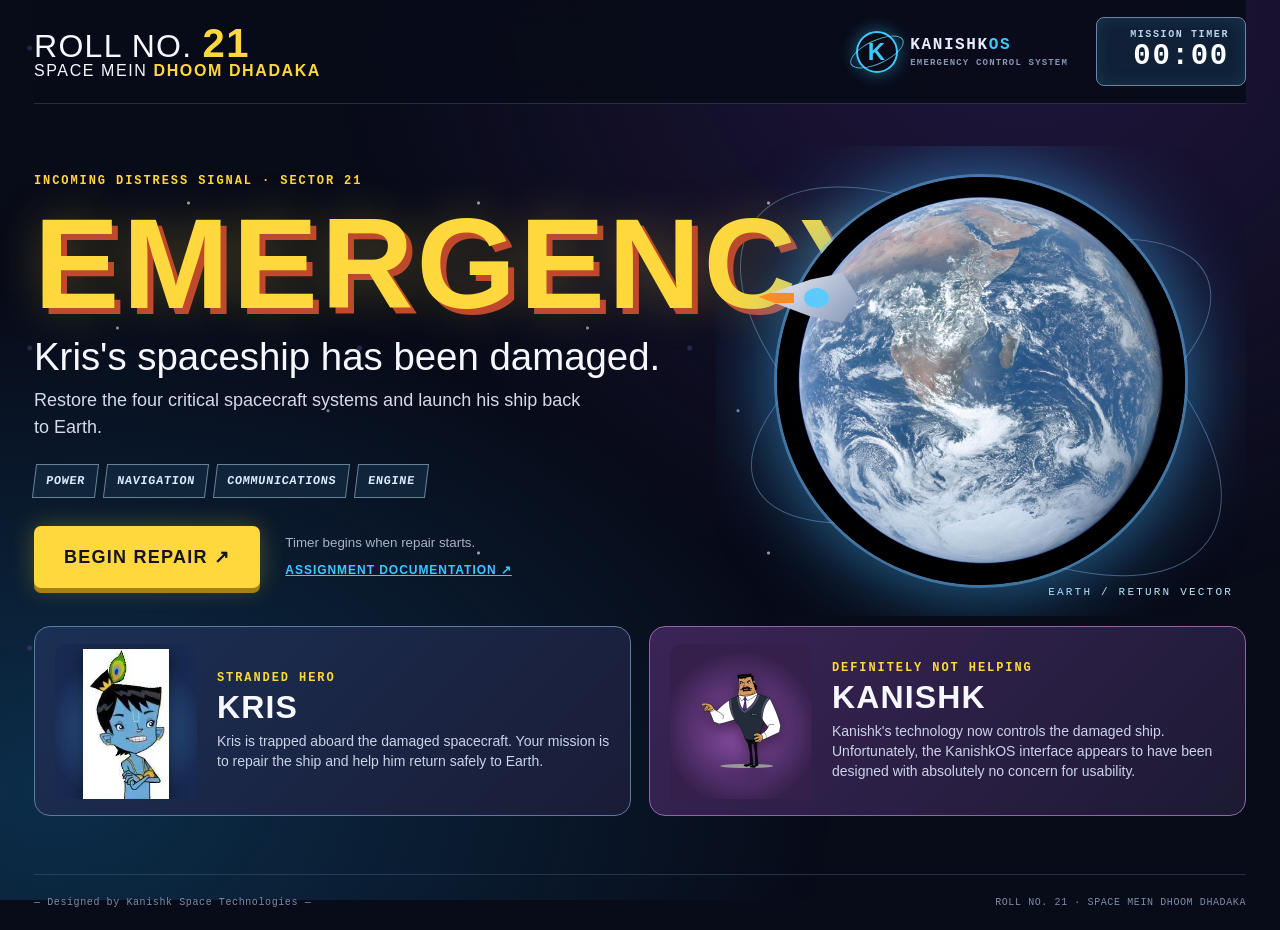
==== commit be8dd2a4: "Let mission logo return home without resetting timer" ====
--- a/index.html
+++ b/index.html
@@ -5,16 +5,16 @@
   <meta name="viewport" content="width=device-width, initial-scale=1">
   <meta name="theme-color" content="#080b18">
   <title>Roll No. 21: Space Mein Dhoom Dhadaka | KanishkOS</title>
-  <link rel="stylesheet" href="styles.css">
-  <script src="app.js?v=3" defer></script>
+  <link rel="stylesheet" href="styles.css?v=20261001-2">
+  <script src="app.js?v=4" defer></script>
 </head>
 <body>
   <div class="site-shell">
     <header class="site-header">
-      <div class="brand">
+      <button type="button" id="brand-home" class="brand" aria-label="Return to mission home" title="Mission home">
         <span class="brand-roll">ROLL NO. <strong>21</strong></span>
         <span class="brand-title">SPACE MEIN <b>DHOOM DHADAKA</b></span>
-      </div>
+      </button>
       <div class="os-brand"><span class="orbit-logo" aria-hidden="true">K</span><span>KANISHK<span class="os-blue">OS</span><small>EMERGENCY CONTROL SYSTEM</small></span></div>
       <div class="timer" aria-live="off"><span>MISSION TIMER</span><strong id="timer-display">00:00</strong></div>
     </header>
@@ -28,7 +28,7 @@
             <p class="intro-lede">Kris's spaceship has been damaged.</p>
             <p class="intro-description">Restore the four critical spacecraft systems and launch his ship back to Earth.</p>
             <div class="system-names" aria-label="Systems to restore"><span>POWER</span><span>NAVIGATION</span><span>COMMUNICATIONS</span><span>ENGINE</span></div>
-            <div class="intro-actions"><button type="button" id="begin-repair" class="button button-primary button-huge">BEGIN REPAIR <span aria-hidden="true">↗</span></button><div><small>Timer begins when repair starts.</small><a href="documentation.html" target="_blank" rel="noopener">ASSIGNMENT DOCUMENTATION ↗</a></div></div>
+            <div class="intro-actions"><button type="button" id="begin-repair" class="button button-primary button-huge"><span id="begin-repair-label">BEGIN REPAIR</span> <span aria-hidden="true">↗</span></button><div><small id="intro-timer-note">Timer begins when repair starts.</small><a href="documentation.html" target="_blank" rel="noopener">ASSIGNMENT DOCUMENTATION ↗</a></div></div>
           </div>
           <div class="intro-art" aria-hidden="true"><div class="orbit orbit-one"></div><div class="orbit orbit-two"></div><img src="assets/earth.jpg" alt=""><div class="ship-shape"><span></span></div><div class="art-label">EARTH / RETURN VECTOR</div></div>
         </div>
--- a/styles.css
+++ b/styles.css
@@ -3,6 +3,7 @@
 *{box-sizing:border-box}html{scroll-behavior:smooth}body{margin:0;background:#080b18;color:var(--white);font-family:Arial,Helvetica,sans-serif}body:before{content:"";position:fixed;inset:0;pointer-events:none;z-index:-1;background:radial-gradient(circle at 9% 16%,#615ba755 0 2px,transparent 3px),radial-gradient(circle at 80% 11%,#9fdaff99 0 1px,transparent 2px),radial-gradient(circle at 65% 58%,#fff9 0 1px,transparent 2px),radial-gradient(circle at 25% 82%,#fff8 0 1px,transparent 2px),radial-gradient(ellipse at 80% 0,#37205e88,transparent 48%),radial-gradient(ellipse at 4% 88%,#104d7688,transparent 45%);background-size:330px 300px,410px 370px,290px 350px,470px 400px,100% 100%,100% 100%}button,input,select{font:inherit}button{cursor:pointer}button:focus-visible,a:focus-visible,input:focus-visible,select:focus-visible{outline:3px solid var(--comic-yellow);outline-offset:3px}a{color:var(--electric-blue)}[hidden]{display:none!important}.site-shell{max-width:1440px;margin:auto;min-height:100vh;padding:0 34px;display:flex;flex-direction:column}main{flex:1}.screen{padding:32px 0 58px}.eyebrow,.panel-heading,.field-label,.utility-button,.system-nav,.site-footer,.fine-print,.local-message,.timer,.control,.registry-fields,.promo-tag{font-family:"Courier New",monospace}.eyebrow{margin:0 0 11px;color:var(--electric-blue);font-size:12px;font-weight:800;letter-spacing:.16em}.warning-text{color:var(--comic-yellow)}h1,h2,h3,p{margin-top:0}h1{font-family:Impact,"Arial Black",sans-serif;letter-spacing:.025em;font-weight:900;line-height:1.02}h2{font-family:Impact,"Arial Black",sans-serif;letter-spacing:.035em}.button{border:0;border-radius:7px;padding:14px 22px;font-weight:900;letter-spacing:.07em;transition:transform .15s,box-shadow .2s}.button:hover{transform:translateY(-2px)}.button-primary{color:#141321;background:var(--comic-yellow);box-shadow:0 5px 0 #a58114,0 0 24px #ffd83d44}.button-secondary{color:#d9e4f9;background:#293a58;border:1px solid #7891bd;box-shadow:0 3px 0 #11192b}.button-secondary:hover{background:#344a6d}.button-huge{padding:20px 30px;font-size:18px}.full{width:100%;margin-top:20px}.button-shutdown{background:var(--shutdown-green);color:#091910;padding:10px 16px;font-size:12px}.text-button{border:0;background:none;padding:12px 0;color:var(--electric-blue);text-decoration:underline;font-weight:700}.local-message{min-height:2.2em;margin:17px 0 0;color:#a7b4c8;font-size:12px;font-weight:800;line-height:1.5;letter-spacing:.04em}.local-message.positive{color:#ffb2b2}
 
 /* KanishkOS Header */
+.brand{border:0;background:none;color:inherit;text-align:left;padding:0;cursor:pointer}.brand:hover .brand-title{text-decoration:underline;text-decoration-color:var(--comic-yellow);text-underline-offset:3px}
 .site-header{position:sticky;top:0;z-index:10;display:flex;align-items:center;gap:28px;min-height:104px;border-bottom:1px solid #64709855;background:#080b18ed;backdrop-filter:blur(12px)}.brand{display:flex;flex-direction:column;flex:1}.brand-roll{font-family:Impact,"Arial Black",sans-serif;font-size:32px;line-height:.95;letter-spacing:.04em}.brand-roll strong{color:var(--comic-yellow);font-size:40px}.brand-title{font-family:Impact,"Arial Black",sans-serif;letter-spacing:.1em;font-size:16px}.brand-title b{color:var(--comic-yellow)}.os-brand{display:flex;align-items:center;gap:12px;color:#e7ecff;font-family:"Courier New",monospace;font-weight:900;letter-spacing:.1em;font-size:16px}.os-brand small{display:block;color:#8896b1;font-size:9px;letter-spacing:.13em;margin-top:4px}.os-blue{color:var(--electric-blue)}.orbit-logo{height:42px;width:42px;border:2px solid var(--electric-blue);border-radius:50%;display:grid;place-items:center;color:var(--electric-blue);font-family:Impact,sans-serif;font-size:24px;position:relative;box-shadow:0 0 17px #3cc9ff77}.orbit-logo:after{content:"";position:absolute;inset:7px -10px;border:1px solid #73ddffbb;border-radius:50%;transform:rotate(-25deg)}
 
 /* Timer */
